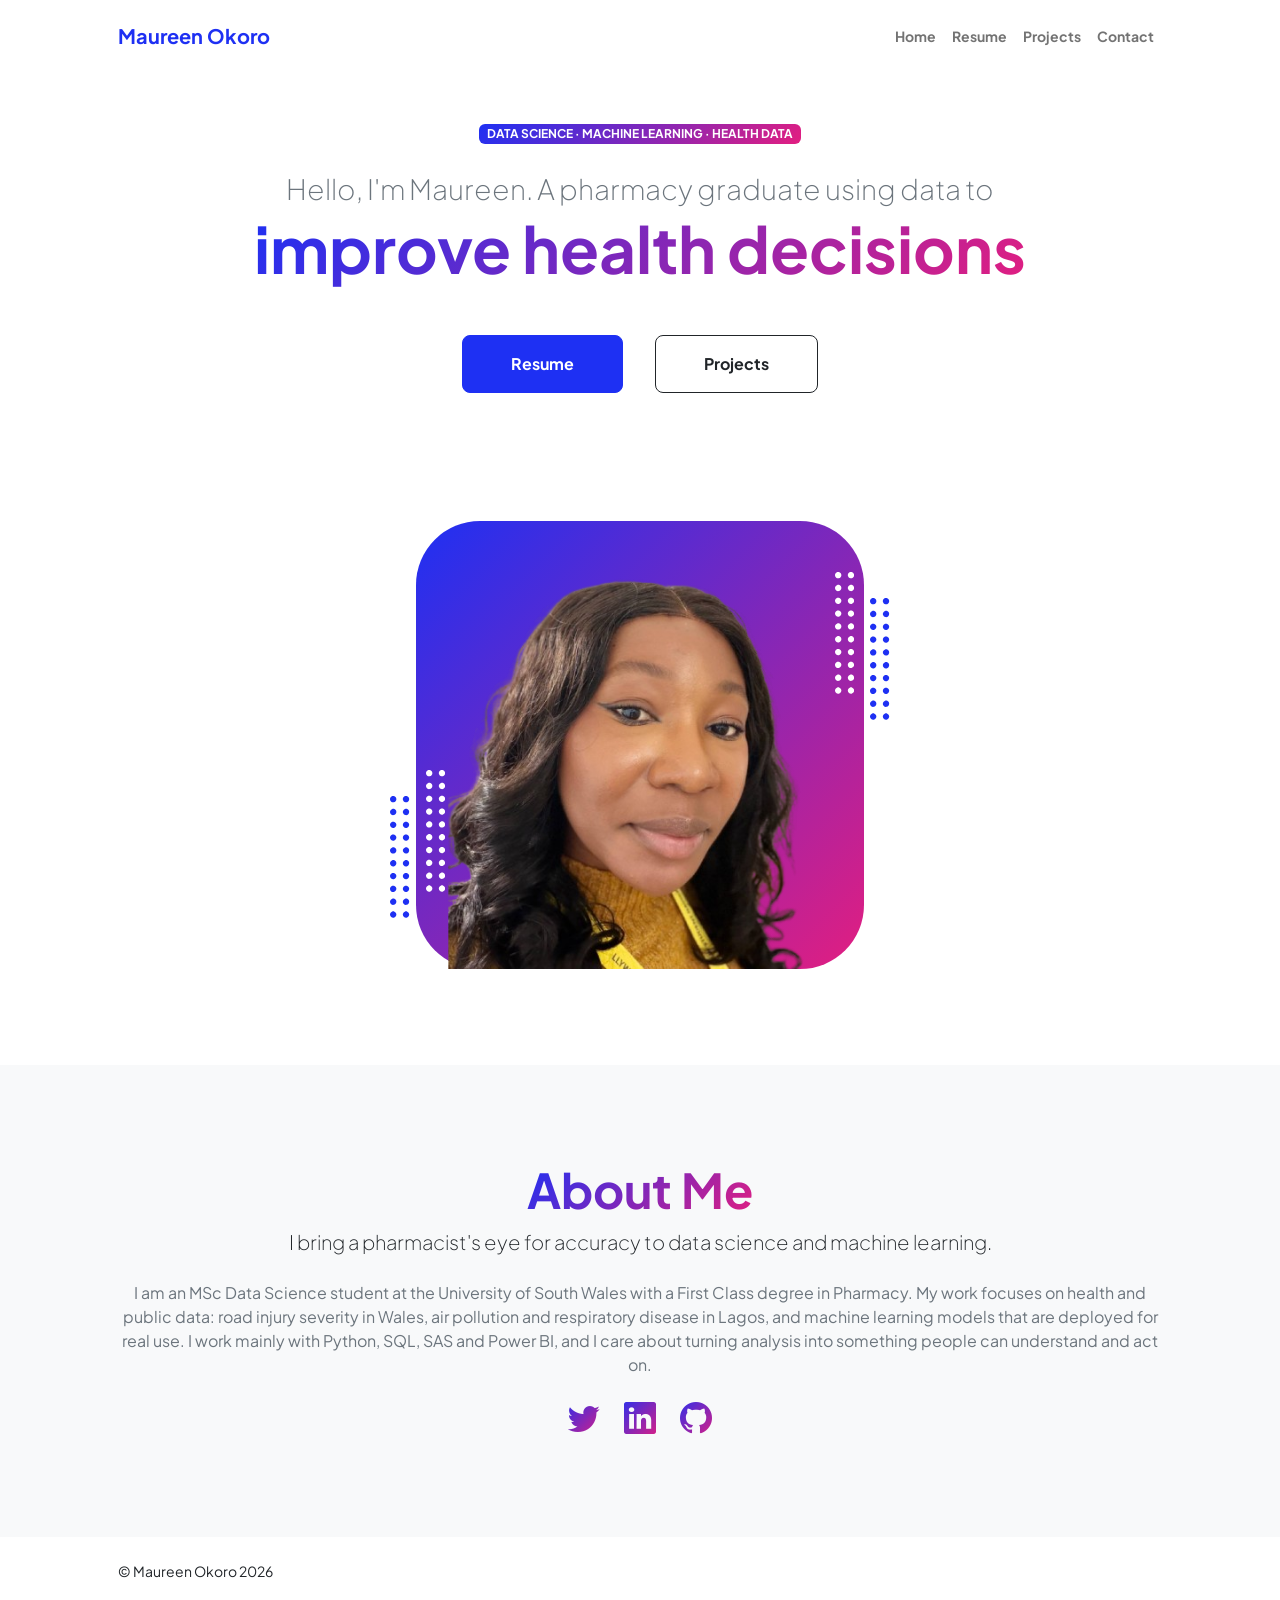
==== index.html @ d6e8d814 "Remove footer links from index.html Removed footer links for Privacy, Terms, and Contact." ====
<!DOCTYPE html>
<html lang="en">
    <head>
        <meta charset="utf-8" />
        <meta name="viewport" content="width=device-width, initial-scale=1, shrink-to-fit=no" />
        <meta name="description" content="" />
        <meta name="author" content="" />
        <title>Maureen Okoro | Data Science and Health</title>
        <!-- Favicon-->
        <link rel="icon" type="image/x-icon" href="assets/favicon.ico" />
        <!-- Custom Google font-->
        <link rel="preconnect" href="https://fonts.googleapis.com" />
        <link rel="preconnect" href="https://fonts.gstatic.com" crossorigin />
        <link href="https://fonts.googleapis.com/css2?family=Plus+Jakarta+Sans:wght@100;200;300;400;500;600;700;800;900&amp;display=swap" rel="stylesheet" />
        <!-- Bootstrap icons-->
        <link href="https://cdn.jsdelivr.net/npm/bootstrap-icons@1.8.1/font/bootstrap-icons.css" rel="stylesheet" />
        <!-- Core theme CSS (includes Bootstrap)-->
        <link href="css/styles.css" rel="stylesheet" />
    </head>
    <body class="d-flex flex-column h-100">
        <main class="flex-shrink-0">
            <!-- Navigation-->
            <nav class="navbar navbar-expand-lg navbar-light bg-white py-3">
                <div class="container px-5">
                    <a class="navbar-brand" href="index.html"><span class="fw-bolder text-primary">Maureen Okoro</span></a>
                    <button class="navbar-toggler" type="button" data-bs-toggle="collapse" data-bs-target="#navbarSupportedContent" aria-controls="navbarSupportedContent" aria-expanded="false" aria-label="Toggle navigation"><span class="navbar-toggler-icon"></span></button>
                    <div class="collapse navbar-collapse" id="navbarSupportedContent">
                        <ul class="navbar-nav ms-auto mb-2 mb-lg-0 small fw-bolder">
                            <li class="nav-item"><a class="nav-link" href="index.html">Home</a></li>
                            <li class="nav-item"><a class="nav-link" href="resume.html">Resume</a></li>
                            <li class="nav-item"><a class="nav-link" href="projects.html">Projects</a></li>
                            <li class="nav-item"><a class="nav-link" href="contact.html">Contact</a></li>
                        </ul>
                    </div>
                </div>
            </nav>
            <!-- Header-->
            <header class="py-5">
                <div class="container px-5 pb-5">
                    <div class="row gx-5 align-items-center">
                        <div class="col-xxl-5">
                            <!-- Header text content-->
                            <div class="text-center text-xxl-start">
                                <div class="badge bg-gradient-primary-to-secondary text-white mb-4"><div class="text-uppercase">Data Science &middot; Machine Learning &middot; Health Data</div></div>
                                <div class="fs-3 fw-light text-muted">Hello, I'm Maureen. A pharmacy graduate using data to</div>
                                <h1 class="display-3 fw-bolder mb-5"><span class="text-gradient d-inline">improve health decisions</span></h1>
                                <div class="d-grid gap-3 d-sm-flex justify-content-sm-center justify-content-xxl-start mb-3">
                                    <a class="btn btn-primary btn-lg px-5 py-3 me-sm-3 fs-6 fw-bolder" href="resume.html">Resume</a>
                                    <a class="btn btn-outline-dark btn-lg px-5 py-3 fs-6 fw-bolder" href="projects.html">Projects</a>
                                </div>
                            </div>
                        </div>
                        <div class="col-xxl-7">
                            <!-- Header profile picture-->
                            <div class="d-flex justify-content-center mt-5 mt-xxl-0">
                                <div class="profile bg-gradient-primary-to-secondary">
                                    <!-- TIP: For best results, use a photo with a transparent background like the demo example below-->
                                    <!-- Watch a tutorial on how to do this on YouTube (link)-->
                                    <img class="profile-img" src="assets/profile.png" alt="Maureen Okoro" />
                                    <div class="dots-1">
                                        <!-- SVG Dots-->
                                        <svg version="1.1" xmlns="http://www.w3.org/2000/svg" xmlns:xlink="http://www.w3.org/1999/xlink" x="0px" y="0px" viewBox="0 0 191.6 1215.4" style="enable-background: new 0 0 191.6 1215.4" xml:space="preserve">
                                            <g transform="translate(0.000000,1280.000000) scale(0.100000,-0.100000)">
                                                <path d="M227.7,12788.6c-105-35-200-141-222-248c-43-206,163-412,369-369c155,32,275,190,260,339c-11,105-90,213-190,262        C383.7,12801.6,289.7,12808.6,227.7,12788.6z"></path>
                                                <path d="M1507.7,12788.6c-151-50-253-216-222-362c25-119,136-230,254-255c194-41,395,142,375,339c-11,105-90,213-190,262        C1663.7,12801.6,1569.7,12808.6,1507.7,12788.6z"></path>
                                                <path d="M227.7,11508.6c-105-35-200-141-222-248c-43-206,163-412,369-369c155,32,275,190,260,339c-11,105-90,213-190,262        C383.7,11521.6,289.7,11528.6,227.7,11508.6z"></path>
                                                <path d="M1507.7,11508.6c-151-50-253-216-222-362c25-119,136-230,254-255c194-41,395,142,375,339c-11,105-90,213-190,262        C1663.7,11521.6,1569.7,11528.6,1507.7,11508.6z"></path>
                                                <path d="M227.7,10228.6c-105-35-200-141-222-248c-43-206,163-412,369-369c155,32,275,190,260,339c-11,105-90,213-190,262        C383.7,10241.6,289.7,10248.6,227.7,10228.6z"></path>
                                                <path d="M1507.7,10228.6c-105-35-200-141-222-248c-43-206,163-412,369-369c155,32,275,190,260,339c-11,105-90,213-190,262        C1663.7,10241.6,1569.7,10248.6,1507.7,10228.6z"></path>
                                                <path d="M227.7,8948.6c-105-35-200-141-222-248c-43-206,163-412,369-369c155,32,275,190,260,339c-11,105-90,213-190,262        C383.7,8961.6,289.7,8968.6,227.7,8948.6z"></path>
                                                <path d="M1507.7,8948.6c-105-35-200-141-222-248c-43-206,163-412,369-369c155,32,275,190,260,339c-11,105-90,213-190,262        C1663.7,8961.6,1569.7,8968.6,1507.7,8948.6z"></path>
                                                <path d="M227.7,7668.6c-105-35-200-141-222-248c-43-206,163-412,369-369c155,32,275,190,260,339c-11,105-90,213-190,262        C383.7,7681.6,289.7,7688.6,227.7,7668.6z"></path>
                                                <path d="M1507.7,7668.6c-105-35-200-141-222-248c-43-206,163-412,369-369c155,32,275,190,260,339c-11,105-90,213-190,262        C1663.7,7681.6,1569.7,7688.6,1507.7,7668.6z"></path>
                                                <path d="M227.7,6388.6c-105-35-200-141-222-248c-43-206,163-412,369-369c155,32,275,190,260,339c-11,105-90,213-190,262        C383.7,6401.6,289.7,6408.6,227.7,6388.6z"></path>
                                                <path d="M1507.7,6388.6c-105-35-200-141-222-248c-43-206,163-412,369-369c155,32,275,190,260,339c-11,105-90,213-190,262        C1663.7,6401.6,1569.7,6408.6,1507.7,6388.6z"></path>
                                                <path d="M227.7,5108.6c-105-35-200-141-222-248c-43-206,163-412,369-369c155,32,275,190,260,339c-11,105-90,213-190,262        C383.7,5121.6,289.7,5128.6,227.7,5108.6z"></path>
                                                <path d="M1507.7,5108.6c-105-35-200-141-222-248c-43-206,163-412,369-369c155,32,275,190,260,339c-11,105-90,213-190,262        C1663.7,5121.6,1569.7,5128.6,1507.7,5108.6z"></path>
                                                <path d="M227.7,3828.6c-105-35-200-141-222-248c-43-206,163-412,369-369c155,32,275,190,260,339c-11,105-90,213-190,262        C383.7,3841.6,289.7,3848.6,227.7,3828.6z"></path>
                                                <path d="M1507.7,3828.6c-105-35-200-141-222-248c-43-206,163-412,369-369c155,32,275,190,260,339c-11,105-90,213-190,262        C1663.7,3841.6,1569.7,3848.6,1507.7,3828.6z"></path>
                                                <path d="M227.7,2548.6c-105-35-200-141-222-248c-43-206,163-412,369-369c155,32,275,190,260,339c-11,105-90,213-190,262        C383.7,2561.6,289.7,2568.6,227.7,2548.6z"></path>
                                                <path d="M1507.7,2548.6c-105-35-200-141-222-248c-43-206,163-412,369-369c155,32,275,190,260,339c-11,105-90,213-190,262        C1663.7,2561.6,1569.7,2568.6,1507.7,2548.6z"></path>
                                                <path d="M227.7,1268.6c-105-35-200-141-222-248c-43-206,163-412,369-369c155,32,275,190,260,339c-11,105-90,213-190,262        C383.7,1281.6,289.7,1288.6,227.7,1268.6z"></path>
                                                <path d="M1507.7,1268.6c-105-35-200-141-222-248c-43-206,163-412,369-369c155,32,275,190,260,339c-11,105-90,213-190,262        C1663.7,1281.6,1569.7,1288.6,1507.7,1268.6z"></path>
                                            </g>
                                        </svg>
                                        <!-- END of SVG dots-->
                                    </div>
                                    <div class="dots-2">
                                        <!-- SVG Dots-->
                                        <svg version="1.1" xmlns="http://www.w3.org/2000/svg" xmlns:xlink="http://www.w3.org/1999/xlink" x="0px" y="0px" viewBox="0 0 191.6 1215.4" style="enable-background: new 0 0 191.6 1215.4" xml:space="preserve">
                                            <g transform="translate(0.000000,1280.000000) scale(0.100000,-0.100000)">
                                                <path d="M227.7,12788.6c-105-35-200-141-222-248c-43-206,163-412,369-369c155,32,275,190,260,339c-11,105-90,213-190,262        C383.7,12801.6,289.7,12808.6,227.7,12788.6z"></path>
                                                <path d="M1507.7,12788.6c-151-50-253-216-222-362c25-119,136-230,254-255c194-41,395,142,375,339c-11,105-90,213-190,262        C1663.7,12801.6,1569.7,12808.6,1507.7,12788.6z"></path>
                                                <path d="M227.7,11508.6c-105-35-200-141-222-248c-43-206,163-412,369-369c155,32,275,190,260,339c-11,105-90,213-190,262        C383.7,11521.6,289.7,11528.6,227.7,11508.6z"></path>
                                                <path d="M1507.7,11508.6c-151-50-253-216-222-362c25-119,136-230,254-255c194-41,395,142,375,339c-11,105-90,213-190,262        C1663.7,11521.6,1569.7,11528.6,1507.7,11508.6z"></path>
                                                <path d="M227.7,10228.6c-105-35-200-141-222-248c-43-206,163-412,369-369c155,32,275,190,260,339c-11,105-90,213-190,262        C383.7,10241.6,289.7,10248.6,227.7,10228.6z"></path>
                                                <path d="M1507.7,10228.6c-105-35-200-141-222-248c-43-206,163-412,369-369c155,32,275,190,260,339c-11,105-90,213-190,262        C1663.7,10241.6,1569.7,10248.6,1507.7,10228.6z"></path>
                                                <path d="M227.7,8948.6c-105-35-200-141-222-248c-43-206,163-412,369-369c155,32,275,190,260,339c-11,105-90,213-190,262        C383.7,8961.6,289.7,8968.6,227.7,8948.6z"></path>
                                                <path d="M1507.7,8948.6c-105-35-200-141-222-248c-43-206,163-412,369-369c155,32,275,190,260,339c-11,105-90,213-190,262        C1663.7,8961.6,1569.7,8968.6,1507.7,8948.6z"></path>
                                                <path d="M227.7,7668.6c-105-35-200-141-222-248c-43-206,163-412,369-369c155,32,275,190,260,339c-11,105-90,213-190,262        C383.7,7681.6,289.7,7688.6,227.7,7668.6z"></path>
                                                <path d="M1507.7,7668.6c-105-35-200-141-222-248c-43-206,163-412,369-369c155,32,275,190,260,339c-11,105-90,213-190,262        C1663.7,7681.6,1569.7,7688.6,1507.7,7668.6z"></path>
                                                <path d="M227.7,6388.6c-105-35-200-141-222-248c-43-206,163-412,369-369c155,32,275,190,260,339c-11,105-90,213-190,262        C383.7,6401.6,289.7,6408.6,227.7,6388.6z"></path>
                                                <path d="M1507.7,6388.6c-105-35-200-141-222-248c-43-206,163-412,369-369c155,32,275,190,260,339c-11,105-90,213-190,262        C1663.7,6401.6,1569.7,6408.6,1507.7,6388.6z"></path>
                                                <path d="M227.7,5108.6c-105-35-200-141-222-248c-43-206,163-412,369-369c155,32,275,190,260,339c-11,105-90,213-190,262        C383.7,5121.6,289.7,5128.6,227.7,5108.6z"></path>
                                                <path d="M1507.7,5108.6c-105-35-200-141-222-248c-43-206,163-412,369-369c155,32,275,190,260,339c-11,105-90,213-190,262        C1663.7,5121.6,1569.7,5128.6,1507.7,5108.6z"></path>
                                                <path d="M227.7,3828.6c-105-35-200-141-222-248c-43-206,163-412,369-369c155,32,275,190,260,339c-11,105-90,213-190,262        C383.7,3841.6,289.7,3848.6,227.7,3828.6z"></path>
                                                <path d="M1507.7,3828.6c-105-35-200-141-222-248c-43-206,163-412,369-369c155,32,275,190,260,339c-11,105-90,213-190,262        C1663.7,3841.6,1569.7,3848.6,1507.7,3828.6z"></path>
                                                <path d="M227.7,2548.6c-105-35-200-141-222-248c-43-206,163-412,369-369c155,32,275,190,260,339c-11,105-90,213-190,262        C383.7,2561.6,289.7,2568.6,227.7,2548.6z"></path>
                                                <path d="M1507.7,2548.6c-105-35-200-141-222-248c-43-206,163-412,369-369c155,32,275,190,260,339c-11,105-90,213-190,262        C1663.7,2561.6,1569.7,2568.6,1507.7,2548.6z"></path>
                                                <path d="M227.7,1268.6c-105-35-200-141-222-248c-43-206,163-412,369-369c155,32,275,190,260,339c-11,105-90,213-190,262        C383.7,1281.6,289.7,1288.6,227.7,1268.6z"></path>
                                                <path d="M1507.7,1268.6c-105-35-200-141-222-248c-43-206,163-412,369-369c155,32,275,190,260,339c-11,105-90,213-190,262        C1663.7,1281.6,1569.7,1288.6,1507.7,1268.6z"></path>
                                            </g>
                                        </svg>
                                        <!-- END of SVG dots-->
                                    </div>
                                    <div class="dots-3">
                                        <!-- SVG Dots-->
                                        <svg version="1.1" xmlns="http://www.w3.org/2000/svg" xmlns:xlink="http://www.w3.org/1999/xlink" x="0px" y="0px" viewBox="0 0 191.6 1215.4" style="enable-background: new 0 0 191.6 1215.4" xml:space="preserve">
                                            <g transform="translate(0.000000,1280.000000) scale(0.100000,-0.100000)">
                                                <path d="M227.7,12788.6c-105-35-200-141-222-248c-43-206,163-412,369-369c155,32,275,190,260,339c-11,105-90,213-190,262        C383.7,12801.6,289.7,12808.6,227.7,12788.6z"></path>
                                                <path d="M1507.7,12788.6c-151-50-253-216-222-362c25-119,136-230,254-255c194-41,395,142,375,339c-11,105-90,213-190,262        C1663.7,12801.6,1569.7,12808.6,1507.7,12788.6z"></path>
                                                <path d="M227.7,11508.6c-105-35-200-141-222-248c-43-206,163-412,369-369c155,32,275,190,260,339c-11,105-90,213-190,262        C383.7,11521.6,289.7,11528.6,227.7,11508.6z"></path>
                                                <path d="M1507.7,11508.6c-151-50-253-216-222-362c25-119,136-230,254-255c194-41,395,142,375,339c-11,105-90,213-190,262        C1663.7,11521.6,1569.7,11528.6,1507.7,11508.6z"></path>
                                                <path d="M227.7,10228.6c-105-35-200-141-222-248c-43-206,163-412,369-369c155,32,275,190,260,339c-11,105-90,213-190,262        C383.7,10241.6,289.7,10248.6,227.7,10228.6z"></path>
                                                <path d="M1507.7,10228.6c-105-35-200-141-222-248c-43-206,163-412,369-369c155,32,275,190,260,339c-11,105-90,213-190,262        C1663.7,10241.6,1569.7,10248.6,1507.7,10228.6z"></path>
                                                <path d="M227.7,8948.6c-105-35-200-141-222-248c-43-206,163-412,369-369c155,32,275,190,260,339c-11,105-90,213-190,262        C383.7,8961.6,289.7,8968.6,227.7,8948.6z"></path>
                                                <path d="M1507.7,8948.6c-105-35-200-141-222-248c-43-206,163-412,369-369c155,32,275,190,260,339c-11,105-90,213-190,262        C1663.7,8961.6,1569.7,8968.6,1507.7,8948.6z"></path>
                                                <path d="M227.7,7668.6c-105-35-200-141-222-248c-43-206,163-412,369-369c155,32,275,190,260,339c-11,105-90,213-190,262        C383.7,7681.6,289.7,7688.6,227.7,7668.6z"></path>
                                                <path d="M1507.7,7668.6c-105-35-200-141-222-248c-43-206,163-412,369-369c155,32,275,190,260,339c-11,105-90,213-190,262        C1663.7,7681.6,1569.7,7688.6,1507.7,7668.6z"></path>
                                                <path d="M227.7,6388.6c-105-35-200-141-222-248c-43-206,163-412,369-369c155,32,275,190,260,339c-11,105-90,213-190,262        C383.7,6401.6,289.7,6408.6,227.7,6388.6z"></path>
                                                <path d="M1507.7,6388.6c-105-35-200-141-222-248c-43-206,163-412,369-369c155,32,275,190,260,339c-11,105-90,213-190,262        C1663.7,6401.6,1569.7,6408.6,1507.7,6388.6z"></path>
                                                <path d="M227.7,5108.6c-105-35-200-141-222-248c-43-206,163-412,369-369c155,32,275,190,260,339c-11,105-90,213-190,262        C383.7,5121.6,289.7,5128.6,227.7,5108.6z"></path>
                                                <path d="M1507.7,5108.6c-105-35-200-141-222-248c-43-206,163-412,369-369c155,32,275,190,260,339c-11,105-90,213-190,262        C1663.7,5121.6,1569.7,5128.6,1507.7,5108.6z"></path>
                                                <path d="M227.7,3828.6c-105-35-200-141-222-248c-43-206,163-412,369-369c155,32,275,190,260,339c-11,105-90,213-190,262        C383.7,3841.6,289.7,3848.6,227.7,3828.6z"></path>
                                                <path d="M1507.7,3828.6c-105-35-200-141-222-248c-43-206,163-412,369-369c155,32,275,190,260,339c-11,105-90,213-190,262        C1663.7,3841.6,1569.7,3848.6,1507.7,3828.6z"></path>
                                                <path d="M227.7,2548.6c-105-35-200-141-222-248c-43-206,163-412,369-369c155,32,275,190,260,339c-11,105-90,213-190,262        C383.7,2561.6,289.7,2568.6,227.7,2548.6z"></path>
                                                <path d="M1507.7,2548.6c-105-35-200-141-222-248c-43-206,163-412,369-369c155,32,275,190,260,339c-11,105-90,213-190,262        C1663.7,2561.6,1569.7,2568.6,1507.7,2548.6z"></path>
                                                <path d="M227.7,1268.6c-105-35-200-141-222-248c-43-206,163-412,369-369c155,32,275,190,260,339c-11,105-90,213-190,262        C383.7,1281.6,289.7,1288.6,227.7,1268.6z"></path>
                                                <path d="M1507.7,1268.6c-105-35-200-141-222-248c-43-206,163-412,369-369c155,32,275,190,260,339c-11,105-90,213-190,262        C1663.7,1281.6,1569.7,1288.6,1507.7,1268.6z"></path>
                                            </g>
                                        </svg>
                                        <!-- END of SVG dots-->
                                    </div>
                                    <div class="dots-4">
                                        <!-- SVG Dots-->
                                        <svg version="1.1" xmlns="http://www.w3.org/2000/svg" xmlns:xlink="http://www.w3.org/1999/xlink" x="0px" y="0px" viewBox="0 0 191.6 1215.4" style="enable-background: new 0 0 191.6 1215.4" xml:space="preserve">
                                            <g transform="translate(0.000000,1280.000000) scale(0.100000,-0.100000)">
                                                <path d="M227.7,12788.6c-105-35-200-141-222-248c-43-206,163-412,369-369c155,32,275,190,260,339c-11,105-90,213-190,262        C383.7,12801.6,289.7,12808.6,227.7,12788.6z"></path>
                                                <path d="M1507.7,12788.6c-151-50-253-216-222-362c25-119,136-230,254-255c194-41,395,142,375,339c-11,105-90,213-190,262        C1663.7,12801.6,1569.7,12808.6,1507.7,12788.6z"></path>
                                                <path d="M227.7,11508.6c-105-35-200-141-222-248c-43-206,163-412,369-369c155,32,275,190,260,339c-11,105-90,213-190,262        C383.7,11521.6,289.7,11528.6,227.7,11508.6z"></path>
                                                <path d="M1507.7,11508.6c-151-50-253-216-222-362c25-119,136-230,254-255c194-41,395,142,375,339c-11,105-90,213-190,262        C1663.7,11521.6,1569.7,11528.6,1507.7,11508.6z"></path>
                                                <path d="M227.7,10228.6c-105-35-200-141-222-248c-43-206,163-412,369-369c155,32,275,190,260,339c-11,105-90,213-190,262        C383.7,10241.6,289.7,10248.6,227.7,10228.6z"></path>
                                                <path d="M1507.7,10228.6c-105-35-200-141-222-248c-43-206,163-412,369-369c155,32,275,190,260,339c-11,105-90,213-190,262        C1663.7,10241.6,1569.7,10248.6,1507.7,10228.6z"></path>
                                                <path d="M227.7,8948.6c-105-35-200-141-222-248c-43-206,163-412,369-369c155,32,275,190,260,339c-11,105-90,213-190,262        C383.7,8961.6,289.7,8968.6,227.7,8948.6z"></path>
                                                <path d="M1507.7,8948.6c-105-35-200-141-222-248c-43-206,163-412,369-369c155,32,275,190,260,339c-11,105-90,213-190,262        C1663.7,8961.6,1569.7,8968.6,1507.7,8948.6z"></path>
                                                <path d="M227.7,7668.6c-105-35-200-141-222-248c-43-206,163-412,369-369c155,32,275,190,260,339c-11,105-90,213-190,262        C383.7,7681.6,289.7,7688.6,227.7,7668.6z"></path>
                                                <path d="M1507.7,7668.6c-105-35-200-141-222-248c-43-206,163-412,369-369c155,32,275,190,260,339c-11,105-90,213-190,262        C1663.7,7681.6,1569.7,7688.6,1507.7,7668.6z"></path>
                                                <path d="M227.7,6388.6c-105-35-200-141-222-248c-43-206,163-412,369-369c155,32,275,190,260,339c-11,105-90,213-190,262        C383.7,6401.6,289.7,6408.6,227.7,6388.6z"></path>
                                                <path d="M1507.7,6388.6c-105-35-200-141-222-248c-43-206,163-412,369-369c155,32,275,190,260,339c-11,105-90,213-190,262        C1663.7,6401.6,1569.7,6408.6,1507.7,6388.6z"></path>
                                                <path d="M227.7,5108.6c-105-35-200-141-222-248c-43-206,163-412,369-369c155,32,275,190,260,339c-11,105-90,213-190,262        C383.7,5121.6,289.7,5128.6,227.7,5108.6z"></path>
                                                <path d="M1507.7,5108.6c-105-35-200-141-222-248c-43-206,163-412,369-369c155,32,275,190,260,339c-11,105-90,213-190,262        C1663.7,5121.6,1569.7,5128.6,1507.7,5108.6z"></path>
                                                <path d="M227.7,3828.6c-105-35-200-141-222-248c-43-206,163-412,369-369c155,32,275,190,260,339c-11,105-90,213-190,262        C383.7,3841.6,289.7,3848.6,227.7,3828.6z"></path>
                                                <path d="M1507.7,3828.6c-105-35-200-141-222-248c-43-206,163-412,369-369c155,32,275,190,260,339c-11,105-90,213-190,262        C1663.7,3841.6,1569.7,3848.6,1507.7,3828.6z"></path>
                                                <path d="M227.7,2548.6c-105-35-200-141-222-248c-43-206,163-412,369-369c155,32,275,190,260,339c-11,105-90,213-190,262        C383.7,2561.6,289.7,2568.6,227.7,2548.6z"></path>
                                                <path d="M1507.7,2548.6c-105-35-200-141-222-248c-43-206,163-412,369-369c155,32,275,190,260,339c-11,105-90,213-190,262        C1663.7,2561.6,1569.7,2568.6,1507.7,2548.6z"></path>
                                                <path d="M227.7,1268.6c-105-35-200-141-222-248c-43-206,163-412,369-369c155,32,275,190,260,339c-11,105-90,213-190,262        C383.7,1281.6,289.7,1288.6,227.7,1268.6z"></path>
                                                <path d="M1507.7,1268.6c-105-35-200-141-222-248c-43-206,163-412,369-369c155,32,275,190,260,339c-11,105-90,213-190,262        C1663.7,1281.6,1569.7,1288.6,1507.7,1268.6z"></path>
                                            </g>
                                        </svg>
                                        <!-- END of SVG dots-->
                                    </div>
                                </div>
                            </div>
                        </div>
                    </div>
                </div>
            </header>
            <!-- About Section-->
            <section class="bg-light py-5">
                <div class="container px-5">
                    <div class="row gx-5 justify-content-center">
                        <div class="col-xxl-8">
                            <div class="text-center my-5">
                                <h2 class="display-5 fw-bolder"><span class="text-gradient d-inline">About Me</span></h2>
                                <p class="lead fw-light mb-4">I bring a pharmacist's eye for accuracy to data science and machine learning.</p>
                                <p class="text-muted">I am an MSc Data Science student at the University of South Wales with a First Class degree in Pharmacy. My work focuses on health and public data: road injury severity in Wales, air pollution and respiratory disease in Lagos, and machine learning models that are deployed for real use. I work mainly with Python, SQL, SAS and Power BI, and I care about turning analysis into something people can understand and act on.</p>
                                <div class="d-flex justify-content-center fs-2 gap-4">
                                    <a class="text-gradient" href="https://x.com/Babywick15" target="_blank"><i class="bi bi-twitter"></i></a>
                                    <a class="text-gradient" href="https://www.linkedin.com/in/maureenokoro-analytics" target="_blank"><i class="bi bi-linkedin"></i></a>
                                    <a class="text-gradient" href="https://github.com/mauree155" target="_blank"><i class="bi bi-github"></i></a>
                                </div>
                            </div>
                        </div>
                    </div>
                </div>
            </section>
        </main>
        <!-- Footer-->
        <footer class="bg-white py-4 mt-auto">
            <div class="container px-5">
                <div class="row align-items-center justify-content-between flex-column flex-sm-row">
                    <div class="col-auto"><div class="small m-0">&copy; Maureen Okoro 2026</div></div>
                </div>
            </div>
        </footer>
        <!-- Bootstrap core JS-->
        <script src="https://cdn.jsdelivr.net/npm/bootstrap@5.2.3/dist/js/bootstrap.bundle.min.js"></script>
        <!-- Core theme JS-->
        <script src="js/scripts.js"></script>
    </body>
</html>
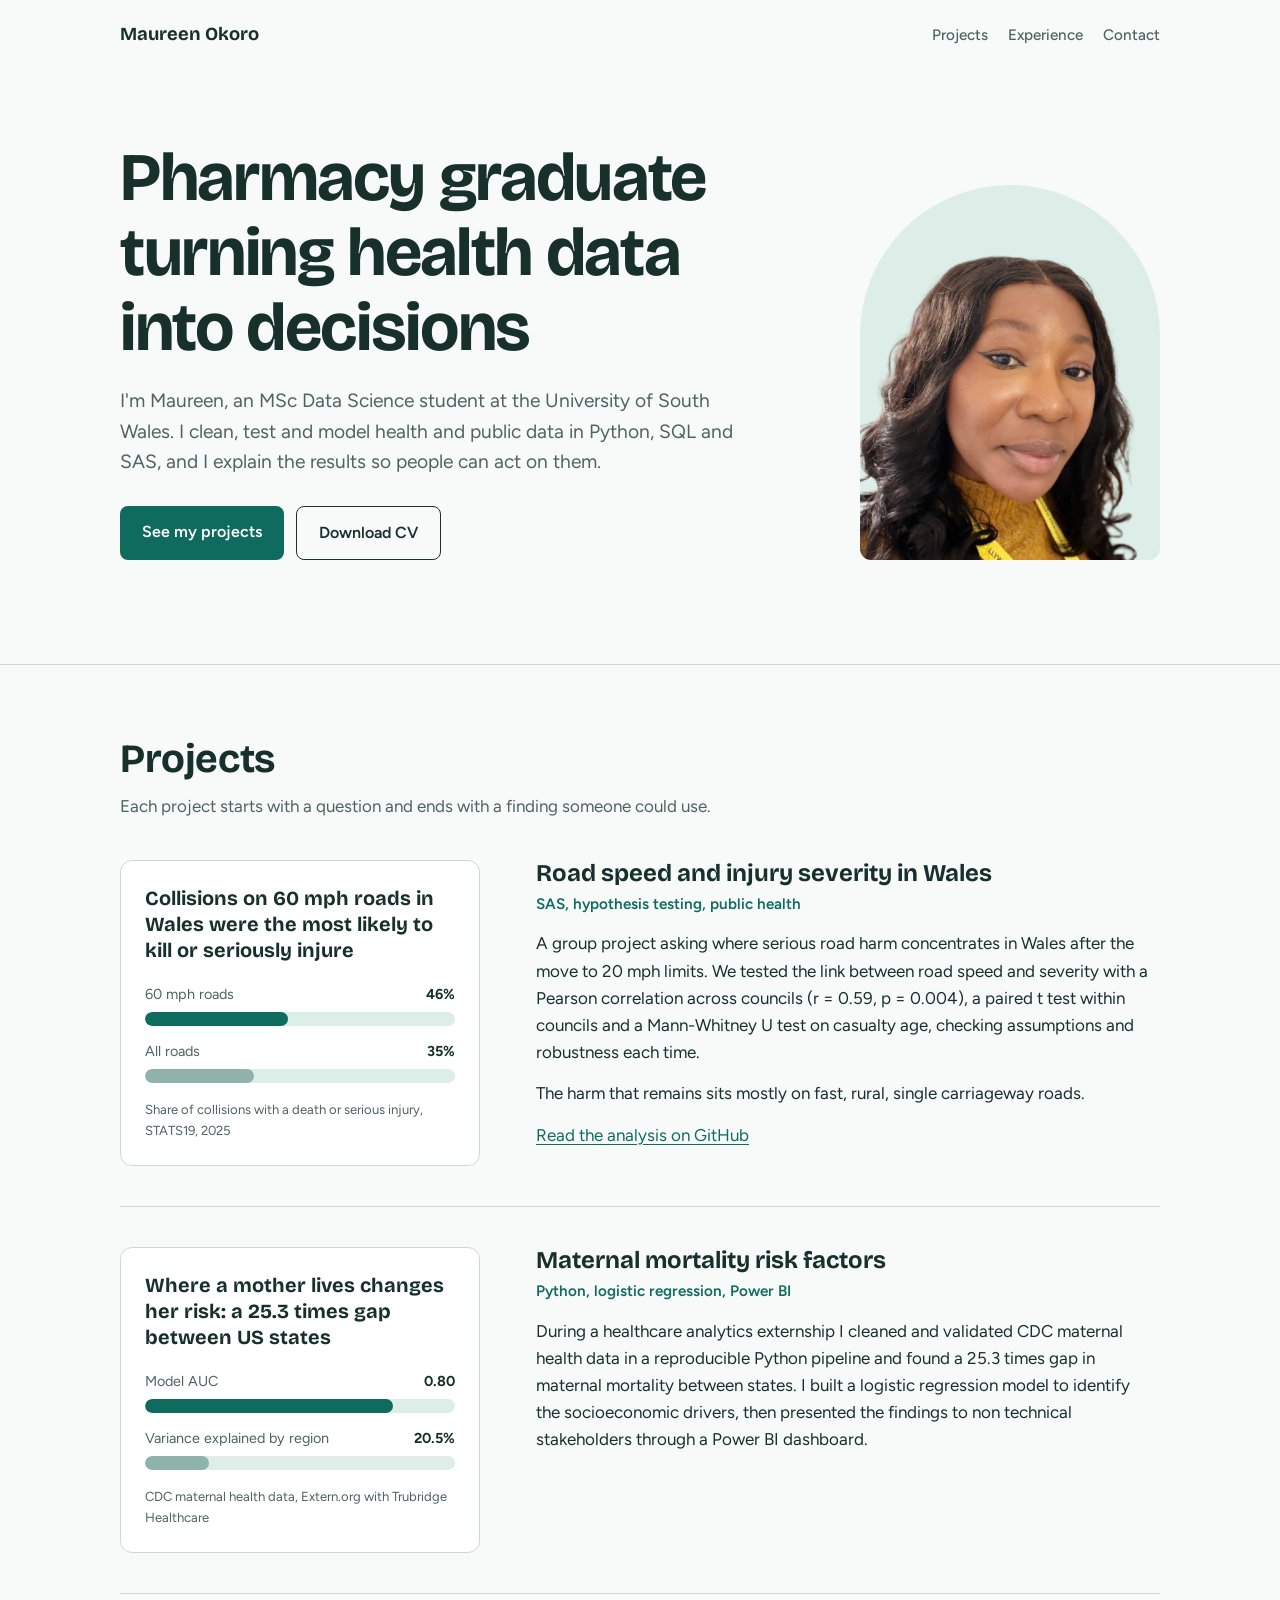
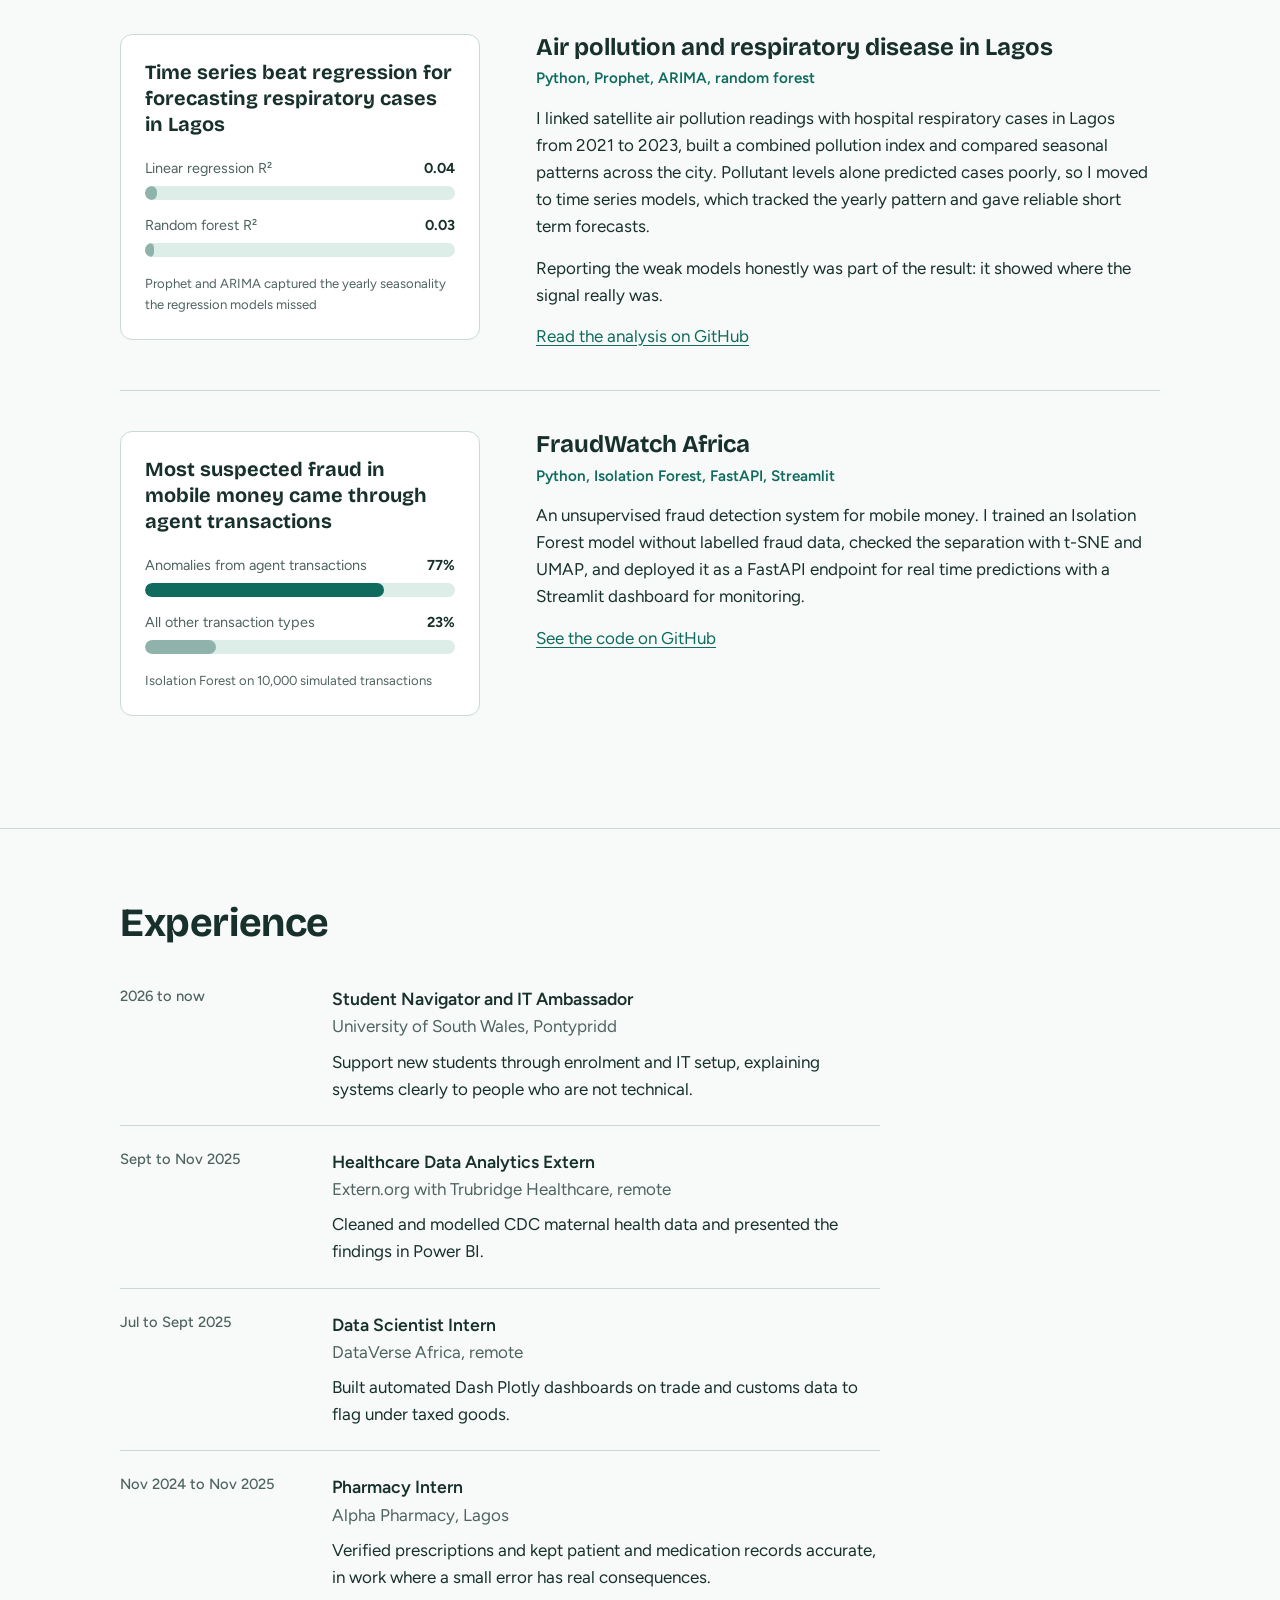
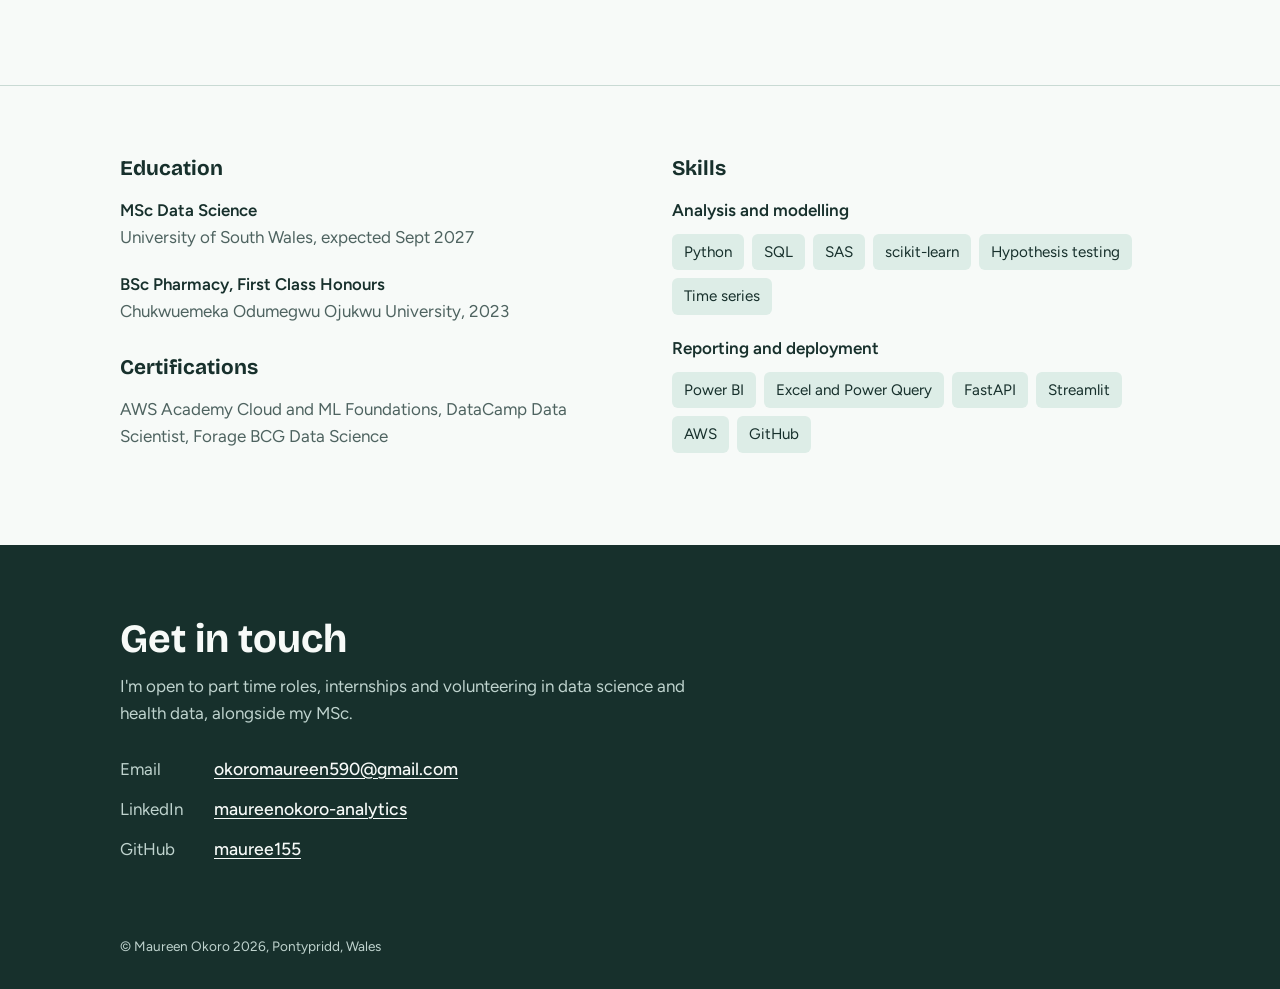
==== commit 9ddda9c3: "Update print statement from 'Hello' to 'Goodbye'" ====
--- a/index.html
+++ b/index.html
@@ -1,211 +1,347 @@
 <!DOCTYPE html>
 <html lang="en">
-    <head>
-        <meta charset="utf-8" />
-        <meta name="viewport" content="width=device-width, initial-scale=1, shrink-to-fit=no" />
-        <meta name="description" content="" />
-        <meta name="author" content="" />
-        <title>Maureen Okoro | Data Science and Health</title>
-        <!-- Favicon-->
-        <link rel="icon" type="image/x-icon" href="assets/favicon.ico" />
-        <!-- Custom Google font-->
-        <link rel="preconnect" href="https://fonts.googleapis.com" />
-        <link rel="preconnect" href="https://fonts.gstatic.com" crossorigin />
-        <link href="https://fonts.googleapis.com/css2?family=Plus+Jakarta+Sans:wght@100;200;300;400;500;600;700;800;900&amp;display=swap" rel="stylesheet" />
-        <!-- Bootstrap icons-->
-        <link href="https://cdn.jsdelivr.net/npm/bootstrap-icons@1.8.1/font/bootstrap-icons.css" rel="stylesheet" />
-        <!-- Core theme CSS (includes Bootstrap)-->
-        <link href="css/styles.css" rel="stylesheet" />
-    </head>
-    <body class="d-flex flex-column h-100">
-        <main class="flex-shrink-0">
-            <!-- Navigation-->
-            <nav class="navbar navbar-expand-lg navbar-light bg-white py-3">
-                <div class="container px-5">
-                    <a class="navbar-brand" href="index.html"><span class="fw-bolder text-primary">Maureen Okoro</span></a>
-                    <button class="navbar-toggler" type="button" data-bs-toggle="collapse" data-bs-target="#navbarSupportedContent" aria-controls="navbarSupportedContent" aria-expanded="false" aria-label="Toggle navigation"><span class="navbar-toggler-icon"></span></button>
-                    <div class="collapse navbar-collapse" id="navbarSupportedContent">
-                        <ul class="navbar-nav ms-auto mb-2 mb-lg-0 small fw-bolder">
-                            <li class="nav-item"><a class="nav-link" href="index.html">Home</a></li>
-                            <li class="nav-item"><a class="nav-link" href="resume.html">Resume</a></li>
-                            <li class="nav-item"><a class="nav-link" href="projects.html">Projects</a></li>
-                            <li class="nav-item"><a class="nav-link" href="contact.html">Contact</a></li>
-                        </ul>
-                    </div>
-                </div>
-            </nav>
-            <!-- Header-->
-            <header class="py-5">
-                <div class="container px-5 pb-5">
-                    <div class="row gx-5 align-items-center">
-                        <div class="col-xxl-5">
-                            <!-- Header text content-->
-                            <div class="text-center text-xxl-start">
-                                <div class="badge bg-gradient-primary-to-secondary text-white mb-4"><div class="text-uppercase">Data Science &middot; Machine Learning &middot; Health Data</div></div>
-                                <div class="fs-3 fw-light text-muted">Hello, I'm Maureen. A pharmacy graduate using data to</div>
-                                <h1 class="display-3 fw-bolder mb-5"><span class="text-gradient d-inline">improve health decisions</span></h1>
-                                <div class="d-grid gap-3 d-sm-flex justify-content-sm-center justify-content-xxl-start mb-3">
-                                    <a class="btn btn-primary btn-lg px-5 py-3 me-sm-3 fs-6 fw-bolder" href="resume.html">Resume</a>
-                                    <a class="btn btn-outline-dark btn-lg px-5 py-3 fs-6 fw-bolder" href="projects.html">Projects</a>
-                                </div>
-                            </div>
-                        </div>
-                        <div class="col-xxl-7">
-                            <!-- Header profile picture-->
-                            <div class="d-flex justify-content-center mt-5 mt-xxl-0">
-                                <div class="profile bg-gradient-primary-to-secondary">
-                                    <!-- TIP: For best results, use a photo with a transparent background like the demo example below-->
-                                    <!-- Watch a tutorial on how to do this on YouTube (link)-->
-                                    <img class="profile-img" src="assets/profile.png" alt="Maureen Okoro" />
-                                    <div class="dots-1">
-                                        <!-- SVG Dots-->
-                                        <svg version="1.1" xmlns="http://www.w3.org/2000/svg" xmlns:xlink="http://www.w3.org/1999/xlink" x="0px" y="0px" viewBox="0 0 191.6 1215.4" style="enable-background: new 0 0 191.6 1215.4" xml:space="preserve">
-                                            <g transform="translate(0.000000,1280.000000) scale(0.100000,-0.100000)">
-                                                <path d="M227.7,12788.6c-105-35-200-141-222-248c-43-206,163-412,369-369c155,32,275,190,260,339c-11,105-90,213-190,262        C383.7,12801.6,289.7,12808.6,227.7,12788.6z"></path>
-                                                <path d="M1507.7,12788.6c-151-50-253-216-222-362c25-119,136-230,254-255c194-41,395,142,375,339c-11,105-90,213-190,262        C1663.7,12801.6,1569.7,12808.6,1507.7,12788.6z"></path>
-                                                <path d="M227.7,11508.6c-105-35-200-141-222-248c-43-206,163-412,369-369c155,32,275,190,260,339c-11,105-90,213-190,262        C383.7,11521.6,289.7,11528.6,227.7,11508.6z"></path>
-                                                <path d="M1507.7,11508.6c-151-50-253-216-222-362c25-119,136-230,254-255c194-41,395,142,375,339c-11,105-90,213-190,262        C1663.7,11521.6,1569.7,11528.6,1507.7,11508.6z"></path>
-                                                <path d="M227.7,10228.6c-105-35-200-141-222-248c-43-206,163-412,369-369c155,32,275,190,260,339c-11,105-90,213-190,262        C383.7,10241.6,289.7,10248.6,227.7,10228.6z"></path>
-                                                <path d="M1507.7,10228.6c-105-35-200-141-222-248c-43-206,163-412,369-369c155,32,275,190,260,339c-11,105-90,213-190,262        C1663.7,10241.6,1569.7,10248.6,1507.7,10228.6z"></path>
-                                                <path d="M227.7,8948.6c-105-35-200-141-222-248c-43-206,163-412,369-369c155,32,275,190,260,339c-11,105-90,213-190,262        C383.7,8961.6,289.7,8968.6,227.7,8948.6z"></path>
-                                                <path d="M1507.7,8948.6c-105-35-200-141-222-248c-43-206,163-412,369-369c155,32,275,190,260,339c-11,105-90,213-190,262        C1663.7,8961.6,1569.7,8968.6,1507.7,8948.6z"></path>
-                                                <path d="M227.7,7668.6c-105-35-200-141-222-248c-43-206,163-412,369-369c155,32,275,190,260,339c-11,105-90,213-190,262        C383.7,7681.6,289.7,7688.6,227.7,7668.6z"></path>
-                                                <path d="M1507.7,7668.6c-105-35-200-141-222-248c-43-206,163-412,369-369c155,32,275,190,260,339c-11,105-90,213-190,262        C1663.7,7681.6,1569.7,7688.6,1507.7,7668.6z"></path>
-                                                <path d="M227.7,6388.6c-105-35-200-141-222-248c-43-206,163-412,369-369c155,32,275,190,260,339c-11,105-90,213-190,262        C383.7,6401.6,289.7,6408.6,227.7,6388.6z"></path>
-                                                <path d="M1507.7,6388.6c-105-35-200-141-222-248c-43-206,163-412,369-369c155,32,275,190,260,339c-11,105-90,213-190,262        C1663.7,6401.6,1569.7,6408.6,1507.7,6388.6z"></path>
-                                                <path d="M227.7,5108.6c-105-35-200-141-222-248c-43-206,163-412,369-369c155,32,275,190,260,339c-11,105-90,213-190,262        C383.7,5121.6,289.7,5128.6,227.7,5108.6z"></path>
-                                                <path d="M1507.7,5108.6c-105-35-200-141-222-248c-43-206,163-412,369-369c155,32,275,190,260,339c-11,105-90,213-190,262        C1663.7,5121.6,1569.7,5128.6,1507.7,5108.6z"></path>
-                                                <path d="M227.7,3828.6c-105-35-200-141-222-248c-43-206,163-412,369-369c155,32,275,190,260,339c-11,105-90,213-190,262        C383.7,3841.6,289.7,3848.6,227.7,3828.6z"></path>
-                                                <path d="M1507.7,3828.6c-105-35-200-141-222-248c-43-206,163-412,369-369c155,32,275,190,260,339c-11,105-90,213-190,262        C1663.7,3841.6,1569.7,3848.6,1507.7,3828.6z"></path>
-                                                <path d="M227.7,2548.6c-105-35-200-141-222-248c-43-206,163-412,369-369c155,32,275,190,260,339c-11,105-90,213-190,262        C383.7,2561.6,289.7,2568.6,227.7,2548.6z"></path>
-                                                <path d="M1507.7,2548.6c-105-35-200-141-222-248c-43-206,163-412,369-369c155,32,275,190,260,339c-11,105-90,213-190,262        C1663.7,2561.6,1569.7,2568.6,1507.7,2548.6z"></path>
-                                                <path d="M227.7,1268.6c-105-35-200-141-222-248c-43-206,163-412,369-369c155,32,275,190,260,339c-11,105-90,213-190,262        C383.7,1281.6,289.7,1288.6,227.7,1268.6z"></path>
-                                                <path d="M1507.7,1268.6c-105-35-200-141-222-248c-43-206,163-412,369-369c155,32,275,190,260,339c-11,105-90,213-190,262        C1663.7,1281.6,1569.7,1288.6,1507.7,1268.6z"></path>
-                                            </g>
-                                        </svg>
-                                        <!-- END of SVG dots-->
-                                    </div>
-                                    <div class="dots-2">
-                                        <!-- SVG Dots-->
-                                        <svg version="1.1" xmlns="http://www.w3.org/2000/svg" xmlns:xlink="http://www.w3.org/1999/xlink" x="0px" y="0px" viewBox="0 0 191.6 1215.4" style="enable-background: new 0 0 191.6 1215.4" xml:space="preserve">
-                                            <g transform="translate(0.000000,1280.000000) scale(0.100000,-0.100000)">
-                                                <path d="M227.7,12788.6c-105-35-200-141-222-248c-43-206,163-412,369-369c155,32,275,190,260,339c-11,105-90,213-190,262        C383.7,12801.6,289.7,12808.6,227.7,12788.6z"></path>
-                                                <path d="M1507.7,12788.6c-151-50-253-216-222-362c25-119,136-230,254-255c194-41,395,142,375,339c-11,105-90,213-190,262        C1663.7,12801.6,1569.7,12808.6,1507.7,12788.6z"></path>
-                                                <path d="M227.7,11508.6c-105-35-200-141-222-248c-43-206,163-412,369-369c155,32,275,190,260,339c-11,105-90,213-190,262        C383.7,11521.6,289.7,11528.6,227.7,11508.6z"></path>
-                                                <path d="M1507.7,11508.6c-151-50-253-216-222-362c25-119,136-230,254-255c194-41,395,142,375,339c-11,105-90,213-190,262        C1663.7,11521.6,1569.7,11528.6,1507.7,11508.6z"></path>
-                                                <path d="M227.7,10228.6c-105-35-200-141-222-248c-43-206,163-412,369-369c155,32,275,190,260,339c-11,105-90,213-190,262        C383.7,10241.6,289.7,10248.6,227.7,10228.6z"></path>
-                                                <path d="M1507.7,10228.6c-105-35-200-141-222-248c-43-206,163-412,369-369c155,32,275,190,260,339c-11,105-90,213-190,262        C1663.7,10241.6,1569.7,10248.6,1507.7,10228.6z"></path>
-                                                <path d="M227.7,8948.6c-105-35-200-141-222-248c-43-206,163-412,369-369c155,32,275,190,260,339c-11,105-90,213-190,262        C383.7,8961.6,289.7,8968.6,227.7,8948.6z"></path>
-                                                <path d="M1507.7,8948.6c-105-35-200-141-222-248c-43-206,163-412,369-369c155,32,275,190,260,339c-11,105-90,213-190,262        C1663.7,8961.6,1569.7,8968.6,1507.7,8948.6z"></path>
-                                                <path d="M227.7,7668.6c-105-35-200-141-222-248c-43-206,163-412,369-369c155,32,275,190,260,339c-11,105-90,213-190,262        C383.7,7681.6,289.7,7688.6,227.7,7668.6z"></path>
-                                                <path d="M1507.7,7668.6c-105-35-200-141-222-248c-43-206,163-412,369-369c155,32,275,190,260,339c-11,105-90,213-190,262        C1663.7,7681.6,1569.7,7688.6,1507.7,7668.6z"></path>
-                                                <path d="M227.7,6388.6c-105-35-200-141-222-248c-43-206,163-412,369-369c155,32,275,190,260,339c-11,105-90,213-190,262        C383.7,6401.6,289.7,6408.6,227.7,6388.6z"></path>
-                                                <path d="M1507.7,6388.6c-105-35-200-141-222-248c-43-206,163-412,369-369c155,32,275,190,260,339c-11,105-90,213-190,262        C1663.7,6401.6,1569.7,6408.6,1507.7,6388.6z"></path>
-                                                <path d="M227.7,5108.6c-105-35-200-141-222-248c-43-206,163-412,369-369c155,32,275,190,260,339c-11,105-90,213-190,262        C383.7,5121.6,289.7,5128.6,227.7,5108.6z"></path>
-                                                <path d="M1507.7,5108.6c-105-35-200-141-222-248c-43-206,163-412,369-369c155,32,275,190,260,339c-11,105-90,213-190,262        C1663.7,5121.6,1569.7,5128.6,1507.7,5108.6z"></path>
-                                                <path d="M227.7,3828.6c-105-35-200-141-222-248c-43-206,163-412,369-369c155,32,275,190,260,339c-11,105-90,213-190,262        C383.7,3841.6,289.7,3848.6,227.7,3828.6z"></path>
-                                                <path d="M1507.7,3828.6c-105-35-200-141-222-248c-43-206,163-412,369-369c155,32,275,190,260,339c-11,105-90,213-190,262        C1663.7,3841.6,1569.7,3848.6,1507.7,3828.6z"></path>
-                                                <path d="M227.7,2548.6c-105-35-200-141-222-248c-43-206,163-412,369-369c155,32,275,190,260,339c-11,105-90,213-190,262        C383.7,2561.6,289.7,2568.6,227.7,2548.6z"></path>
-                                                <path d="M1507.7,2548.6c-105-35-200-141-222-248c-43-206,163-412,369-369c155,32,275,190,260,339c-11,105-90,213-190,262        C1663.7,2561.6,1569.7,2568.6,1507.7,2548.6z"></path>
-                                                <path d="M227.7,1268.6c-105-35-200-141-222-248c-43-206,163-412,369-369c155,32,275,190,260,339c-11,105-90,213-190,262        C383.7,1281.6,289.7,1288.6,227.7,1268.6z"></path>
-                                                <path d="M1507.7,1268.6c-105-35-200-141-222-248c-43-206,163-412,369-369c155,32,275,190,260,339c-11,105-90,213-190,262        C1663.7,1281.6,1569.7,1288.6,1507.7,1268.6z"></path>
-                                            </g>
-                                        </svg>
-                                        <!-- END of SVG dots-->
-                                    </div>
-                                    <div class="dots-3">
-                                        <!-- SVG Dots-->
-                                        <svg version="1.1" xmlns="http://www.w3.org/2000/svg" xmlns:xlink="http://www.w3.org/1999/xlink" x="0px" y="0px" viewBox="0 0 191.6 1215.4" style="enable-background: new 0 0 191.6 1215.4" xml:space="preserve">
-                                            <g transform="translate(0.000000,1280.000000) scale(0.100000,-0.100000)">
-                                                <path d="M227.7,12788.6c-105-35-200-141-222-248c-43-206,163-412,369-369c155,32,275,190,260,339c-11,105-90,213-190,262        C383.7,12801.6,289.7,12808.6,227.7,12788.6z"></path>
-                                                <path d="M1507.7,12788.6c-151-50-253-216-222-362c25-119,136-230,254-255c194-41,395,142,375,339c-11,105-90,213-190,262        C1663.7,12801.6,1569.7,12808.6,1507.7,12788.6z"></path>
-                                                <path d="M227.7,11508.6c-105-35-200-141-222-248c-43-206,163-412,369-369c155,32,275,190,260,339c-11,105-90,213-190,262        C383.7,11521.6,289.7,11528.6,227.7,11508.6z"></path>
-                                                <path d="M1507.7,11508.6c-151-50-253-216-222-362c25-119,136-230,254-255c194-41,395,142,375,339c-11,105-90,213-190,262        C1663.7,11521.6,1569.7,11528.6,1507.7,11508.6z"></path>
-                                                <path d="M227.7,10228.6c-105-35-200-141-222-248c-43-206,163-412,369-369c155,32,275,190,260,339c-11,105-90,213-190,262        C383.7,10241.6,289.7,10248.6,227.7,10228.6z"></path>
-                                                <path d="M1507.7,10228.6c-105-35-200-141-222-248c-43-206,163-412,369-369c155,32,275,190,260,339c-11,105-90,213-190,262        C1663.7,10241.6,1569.7,10248.6,1507.7,10228.6z"></path>
-                                                <path d="M227.7,8948.6c-105-35-200-141-222-248c-43-206,163-412,369-369c155,32,275,190,260,339c-11,105-90,213-190,262        C383.7,8961.6,289.7,8968.6,227.7,8948.6z"></path>
-                                                <path d="M1507.7,8948.6c-105-35-200-141-222-248c-43-206,163-412,369-369c155,32,275,190,260,339c-11,105-90,213-190,262        C1663.7,8961.6,1569.7,8968.6,1507.7,8948.6z"></path>
-                                                <path d="M227.7,7668.6c-105-35-200-141-222-248c-43-206,163-412,369-369c155,32,275,190,260,339c-11,105-90,213-190,262        C383.7,7681.6,289.7,7688.6,227.7,7668.6z"></path>
-                                                <path d="M1507.7,7668.6c-105-35-200-141-222-248c-43-206,163-412,369-369c155,32,275,190,260,339c-11,105-90,213-190,262        C1663.7,7681.6,1569.7,7688.6,1507.7,7668.6z"></path>
-                                                <path d="M227.7,6388.6c-105-35-200-141-222-248c-43-206,163-412,369-369c155,32,275,190,260,339c-11,105-90,213-190,262        C383.7,6401.6,289.7,6408.6,227.7,6388.6z"></path>
-                                                <path d="M1507.7,6388.6c-105-35-200-141-222-248c-43-206,163-412,369-369c155,32,275,190,260,339c-11,105-90,213-190,262        C1663.7,6401.6,1569.7,6408.6,1507.7,6388.6z"></path>
-                                                <path d="M227.7,5108.6c-105-35-200-141-222-248c-43-206,163-412,369-369c155,32,275,190,260,339c-11,105-90,213-190,262        C383.7,5121.6,289.7,5128.6,227.7,5108.6z"></path>
-                                                <path d="M1507.7,5108.6c-105-35-200-141-222-248c-43-206,163-412,369-369c155,32,275,190,260,339c-11,105-90,213-190,262        C1663.7,5121.6,1569.7,5128.6,1507.7,5108.6z"></path>
-                                                <path d="M227.7,3828.6c-105-35-200-141-222-248c-43-206,163-412,369-369c155,32,275,190,260,339c-11,105-90,213-190,262        C383.7,3841.6,289.7,3848.6,227.7,3828.6z"></path>
-                                                <path d="M1507.7,3828.6c-105-35-200-141-222-248c-43-206,163-412,369-369c155,32,275,190,260,339c-11,105-90,213-190,262        C1663.7,3841.6,1569.7,3848.6,1507.7,3828.6z"></path>
-                                                <path d="M227.7,2548.6c-105-35-200-141-222-248c-43-206,163-412,369-369c155,32,275,190,260,339c-11,105-90,213-190,262        C383.7,2561.6,289.7,2568.6,227.7,2548.6z"></path>
-                                                <path d="M1507.7,2548.6c-105-35-200-141-222-248c-43-206,163-412,369-369c155,32,275,190,260,339c-11,105-90,213-190,262        C1663.7,2561.6,1569.7,2568.6,1507.7,2548.6z"></path>
-                                                <path d="M227.7,1268.6c-105-35-200-141-222-248c-43-206,163-412,369-369c155,32,275,190,260,339c-11,105-90,213-190,262        C383.7,1281.6,289.7,1288.6,227.7,1268.6z"></path>
-                                                <path d="M1507.7,1268.6c-105-35-200-141-222-248c-43-206,163-412,369-369c155,32,275,190,260,339c-11,105-90,213-190,262        C1663.7,1281.6,1569.7,1288.6,1507.7,1268.6z"></path>
-                                            </g>
-                                        </svg>
-                                        <!-- END of SVG dots-->
-                                    </div>
-                                    <div class="dots-4">
-                                        <!-- SVG Dots-->
-                                        <svg version="1.1" xmlns="http://www.w3.org/2000/svg" xmlns:xlink="http://www.w3.org/1999/xlink" x="0px" y="0px" viewBox="0 0 191.6 1215.4" style="enable-background: new 0 0 191.6 1215.4" xml:space="preserve">
-                                            <g transform="translate(0.000000,1280.000000) scale(0.100000,-0.100000)">
-                                                <path d="M227.7,12788.6c-105-35-200-141-222-248c-43-206,163-412,369-369c155,32,275,190,260,339c-11,105-90,213-190,262        C383.7,12801.6,289.7,12808.6,227.7,12788.6z"></path>
-                                                <path d="M1507.7,12788.6c-151-50-253-216-222-362c25-119,136-230,254-255c194-41,395,142,375,339c-11,105-90,213-190,262        C1663.7,12801.6,1569.7,12808.6,1507.7,12788.6z"></path>
-                                                <path d="M227.7,11508.6c-105-35-200-141-222-248c-43-206,163-412,369-369c155,32,275,190,260,339c-11,105-90,213-190,262        C383.7,11521.6,289.7,11528.6,227.7,11508.6z"></path>
-                                                <path d="M1507.7,11508.6c-151-50-253-216-222-362c25-119,136-230,254-255c194-41,395,142,375,339c-11,105-90,213-190,262        C1663.7,11521.6,1569.7,11528.6,1507.7,11508.6z"></path>
-                                                <path d="M227.7,10228.6c-105-35-200-141-222-248c-43-206,163-412,369-369c155,32,275,190,260,339c-11,105-90,213-190,262        C383.7,10241.6,289.7,10248.6,227.7,10228.6z"></path>
-                                                <path d="M1507.7,10228.6c-105-35-200-141-222-248c-43-206,163-412,369-369c155,32,275,190,260,339c-11,105-90,213-190,262        C1663.7,10241.6,1569.7,10248.6,1507.7,10228.6z"></path>
-                                                <path d="M227.7,8948.6c-105-35-200-141-222-248c-43-206,163-412,369-369c155,32,275,190,260,339c-11,105-90,213-190,262        C383.7,8961.6,289.7,8968.6,227.7,8948.6z"></path>
-                                                <path d="M1507.7,8948.6c-105-35-200-141-222-248c-43-206,163-412,369-369c155,32,275,190,260,339c-11,105-90,213-190,262        C1663.7,8961.6,1569.7,8968.6,1507.7,8948.6z"></path>
-                                                <path d="M227.7,7668.6c-105-35-200-141-222-248c-43-206,163-412,369-369c155,32,275,190,260,339c-11,105-90,213-190,262        C383.7,7681.6,289.7,7688.6,227.7,7668.6z"></path>
-                                                <path d="M1507.7,7668.6c-105-35-200-141-222-248c-43-206,163-412,369-369c155,32,275,190,260,339c-11,105-90,213-190,262        C1663.7,7681.6,1569.7,7688.6,1507.7,7668.6z"></path>
-                                                <path d="M227.7,6388.6c-105-35-200-141-222-248c-43-206,163-412,369-369c155,32,275,190,260,339c-11,105-90,213-190,262        C383.7,6401.6,289.7,6408.6,227.7,6388.6z"></path>
-                                                <path d="M1507.7,6388.6c-105-35-200-141-222-248c-43-206,163-412,369-369c155,32,275,190,260,339c-11,105-90,213-190,262        C1663.7,6401.6,1569.7,6408.6,1507.7,6388.6z"></path>
-                                                <path d="M227.7,5108.6c-105-35-200-141-222-248c-43-206,163-412,369-369c155,32,275,190,260,339c-11,105-90,213-190,262        C383.7,5121.6,289.7,5128.6,227.7,5108.6z"></path>
-                                                <path d="M1507.7,5108.6c-105-35-200-141-222-248c-43-206,163-412,369-369c155,32,275,190,260,339c-11,105-90,213-190,262        C1663.7,5121.6,1569.7,5128.6,1507.7,5108.6z"></path>
-                                                <path d="M227.7,3828.6c-105-35-200-141-222-248c-43-206,163-412,369-369c155,32,275,190,260,339c-11,105-90,213-190,262        C383.7,3841.6,289.7,3848.6,227.7,3828.6z"></path>
-                                                <path d="M1507.7,3828.6c-105-35-200-141-222-248c-43-206,163-412,369-369c155,32,275,190,260,339c-11,105-90,213-190,262        C1663.7,3841.6,1569.7,3848.6,1507.7,3828.6z"></path>
-                                                <path d="M227.7,2548.6c-105-35-200-141-222-248c-43-206,163-412,369-369c155,32,275,190,260,339c-11,105-90,213-190,262        C383.7,2561.6,289.7,2568.6,227.7,2548.6z"></path>
-                                                <path d="M1507.7,2548.6c-105-35-200-141-222-248c-43-206,163-412,369-369c155,32,275,190,260,339c-11,105-90,213-190,262        C1663.7,2561.6,1569.7,2568.6,1507.7,2548.6z"></path>
-                                                <path d="M227.7,1268.6c-105-35-200-141-222-248c-43-206,163-412,369-369c155,32,275,190,260,339c-11,105-90,213-190,262        C383.7,1281.6,289.7,1288.6,227.7,1268.6z"></path>
-                                                <path d="M1507.7,1268.6c-105-35-200-141-222-248c-43-206,163-412,369-369c155,32,275,190,260,339c-11,105-90,213-190,262        C1663.7,1281.6,1569.7,1288.6,1507.7,1268.6z"></path>
-                                            </g>
-                                        </svg>
-                                        <!-- END of SVG dots-->
-                                    </div>
-                                </div>
-                            </div>
-                        </div>
-                    </div>
-                </div>
-            </header>
-            <!-- About Section-->
-            <section class="bg-light py-5">
-                <div class="container px-5">
-                    <div class="row gx-5 justify-content-center">
-                        <div class="col-xxl-8">
-                            <div class="text-center my-5">
-                                <h2 class="display-5 fw-bolder"><span class="text-gradient d-inline">About Me</span></h2>
-                                <p class="lead fw-light mb-4">I bring a pharmacist's eye for accuracy to data science and machine learning.</p>
-                                <p class="text-muted">I am an MSc Data Science student at the University of South Wales with a First Class degree in Pharmacy. My work focuses on health and public data: road injury severity in Wales, air pollution and respiratory disease in Lagos, and machine learning models that are deployed for real use. I work mainly with Python, SQL, SAS and Power BI, and I care about turning analysis into something people can understand and act on.</p>
-                                <div class="d-flex justify-content-center fs-2 gap-4">
-                                    <a class="text-gradient" href="https://x.com/Babywick15" target="_blank"><i class="bi bi-twitter"></i></a>
-                                    <a class="text-gradient" href="https://www.linkedin.com/in/maureenokoro-analytics" target="_blank"><i class="bi bi-linkedin"></i></a>
-                                    <a class="text-gradient" href="https://github.com/mauree155" target="_blank"><i class="bi bi-github"></i></a>
-                                </div>
-                            </div>
-                        </div>
-                    </div>
-                </div>
-            </section>
-        </main>
-        <!-- Footer-->
-        <footer class="bg-white py-4 mt-auto">
-            <div class="container px-5">
-                <div class="row align-items-center justify-content-between flex-column flex-sm-row">
-                    <div class="col-auto"><div class="small m-0">&copy; Maureen Okoro 2026</div></div>
-                </div>
-            </div>
-        </footer>
-        <!-- Bootstrap core JS-->
-        <script src="https://cdn.jsdelivr.net/npm/bootstrap@5.2.3/dist/js/bootstrap.bundle.min.js"></script>
-        <!-- Core theme JS-->
-        <script src="js/scripts.js"></script>
-    </body>
+<head>
+<meta charset="utf-8" />
+<meta name="viewport" content="width=device-width, initial-scale=1" />
+<title>Maureen Okoro | Health Data Science</title>
+<meta name="description" content="Maureen Okoro, pharmacy graduate and MSc Data Science student at the University of South Wales, working on health data and machine learning." />
+<link rel="preconnect" href="https://fonts.googleapis.com" />
+<link rel="preconnect" href="https://fonts.gstatic.com" crossorigin />
+<link href="https://fonts.googleapis.com/css2?family=Bricolage+Grotesque:opsz,wght@12..96,500;12..96,700&family=Figtree:wght@400;500;600&display=swap" rel="stylesheet" />
+<style>
+  :root {
+    --ink: #17302C;
+    --muted: #4E6360;
+    --paper: #F7FAF8;
+    --mint: #DDEDE7;
+    --teal: #0E6B5E;
+    --amber: #C98A12;
+    --line: #C9DAD4;
+  }
+  * { box-sizing: border-box; }
+  html { scroll-behavior: smooth; }
+  @media (prefers-reduced-motion: reduce) { html { scroll-behavior: auto; } }
+  body {
+    margin: 0;
+    background: var(--paper);
+    color: var(--ink);
+    font-family: "Figtree", system-ui, sans-serif;
+    font-size: 1.0625rem;
+    line-height: 1.6;
+  }
+  a { color: var(--teal); text-underline-offset: 3px; }
+  a:focus-visible, .btn:focus-visible { outline: 3px solid var(--amber); outline-offset: 3px; }
+  h1, h2, h3 { font-family: "Bricolage Grotesque", sans-serif; line-height: 1.1; margin: 0; }
+  .wrap { max-width: 1080px; margin: 0 auto; padding: 0 20px; }
+
+  /* Navigation */
+  nav { padding: 20px 0; }
+  nav .wrap { display: flex; justify-content: space-between; align-items: center; gap: 16px; }
+  .brand { font-family: "Bricolage Grotesque", sans-serif; font-weight: 700; font-size: 1.15rem; color: var(--ink); text-decoration: none; }
+  .links { display: flex; gap: 20px; }
+  .links a { color: var(--muted); text-decoration: none; font-weight: 500; font-size: 0.95rem; }
+  .links a:hover { color: var(--teal); }
+
+  /* Hero */
+  .hero { padding: 40px 0 72px; }
+  .hero .wrap { display: grid; grid-template-columns: 1fr; gap: 32px; align-items: end; }
+  .hero-text { max-width: 640px; }
+  .hero h1 { font-size: clamp(2.4rem, 7vw, 4.25rem); font-weight: 700; letter-spacing: -0.02em; }
+  .hero p.intro { font-size: 1.2rem; color: var(--muted); margin: 20px 0 28px; max-width: 34em; }
+  .actions { display: flex; flex-wrap: wrap; gap: 12px; }
+  .btn {
+    display: inline-block; padding: 13px 22px; border-radius: 8px;
+    font-weight: 600; text-decoration: none; font-size: 1rem;
+  }
+  .btn-primary { background: var(--teal); color: #fff; }
+  .btn-primary:hover { background: #0A574C; }
+  .btn-plain { color: var(--ink); border: 1.5px solid var(--ink); }
+  .btn-plain:hover { background: var(--ink); color: var(--paper); }
+  .portrait {
+    width: 100%; max-width: 300px; aspect-ratio: 4 / 5;
+    background: var(--mint); border-radius: 160px 160px 12px 12px;
+    overflow: hidden; display: flex; align-items: flex-end;
+  }
+  .portrait img { width: 100%; height: 100%; object-fit: cover; object-position: center bottom; display: block; }
+  @media (min-width: 820px) {
+    .hero { padding: 72px 0 104px; }
+    .hero .wrap { grid-template-columns: 1fr 300px; gap: 64px; }
+  }
+  @media (max-width: 819px) {
+    .portrait { max-width: 180px; order: -1; }
+  }
+  @media (max-width: 480px) {
+    .links { gap: 14px; }
+    .links a { font-size: 0.9rem; }
+    .brand { white-space: nowrap; font-size: 1.05rem; }
+  }
+
+  /* Sections */
+  section.block { padding: 72px 0; border-top: 1px solid var(--line); }
+  .section-head { max-width: 640px; margin-bottom: 40px; }
+  .section-head h2 { font-size: clamp(1.8rem, 4vw, 2.5rem); font-weight: 700; letter-spacing: -0.01em; }
+  .section-head p { color: var(--muted); margin: 12px 0 0; }
+
+  /* Projects: each one leads with its finding, drawn as a small chart */
+  .project { display: grid; grid-template-columns: 1fr; gap: 24px; padding: 40px 0; border-top: 1px solid var(--line); }
+  .project:first-of-type { border-top: 0; padding-top: 0; }
+  .finding { background: #fff; border: 1px solid var(--line); border-radius: 12px; padding: 24px; align-self: start; }
+  .finding .stat { font-family: "Bricolage Grotesque", sans-serif; font-size: 1.25rem; font-weight: 700; line-height: 1.3; margin: 0 0 20px; }
+  .bar-row { margin-bottom: 14px; }
+  .bar-row:last-child { margin-bottom: 0; }
+  .bar-label { display: flex; justify-content: space-between; font-size: 0.9rem; color: var(--muted); margin-bottom: 6px; }
+  .bar-label strong { color: var(--ink); }
+  .bar { height: 14px; background: var(--mint); border-radius: 7px; overflow: hidden; }
+  .bar span { display: block; height: 100%; background: var(--teal); border-radius: 7px; }
+  .bar.alt span { background: #8FB3AA; }
+  .source { font-size: 0.82rem; color: var(--muted); margin: 16px 0 0; }
+  .detail h3 { font-size: 1.5rem; font-weight: 700; margin-bottom: 6px; }
+  .detail .tools { color: var(--teal); font-weight: 600; font-size: 0.95rem; margin: 0 0 14px; }
+  .detail p { margin: 0 0 14px; max-width: 36em; }
+  @media (min-width: 820px) {
+    .project { grid-template-columns: 360px 1fr; gap: 56px; }
+  }
+
+  /* Experience timeline */
+  .timeline { list-style: none; margin: 0; padding: 0; max-width: 760px; }
+  .timeline li { display: grid; grid-template-columns: 1fr; gap: 4px; padding: 22px 0; border-top: 1px solid var(--line); }
+  .timeline li:first-child { border-top: 0; padding-top: 0; }
+  .when { color: var(--muted); font-size: 0.92rem; font-weight: 500; }
+  .role { font-weight: 600; font-size: 1.1rem; }
+  .org { color: var(--muted); }
+  .timeline p { margin: 8px 0 0; }
+  @media (min-width: 820px) {
+    .timeline li { grid-template-columns: 180px 1fr; gap: 32px; }
+  }
+
+  /* Education and skills */
+  .two-col { display: grid; grid-template-columns: 1fr; gap: 48px; }
+  @media (min-width: 820px) { .two-col { grid-template-columns: 1fr 1fr; gap: 64px; } }
+  .two-col h3 { font-size: 1.3rem; margin-bottom: 16px; }
+  .edu { margin-bottom: 20px; }
+  .edu .role { font-size: 1.05rem; }
+  .skills { display: flex; flex-wrap: wrap; gap: 8px; margin: 0 0 20px; padding: 0; list-style: none; }
+  .skills li { background: var(--mint); padding: 6px 12px; border-radius: 6px; font-size: 0.95rem; }
+  .skill-group { font-weight: 600; margin: 0 0 10px; }
+
+  /* Contact */
+  .contact { background: var(--ink); color: var(--paper); padding: 72px 0; }
+  .contact h2 { font-size: clamp(1.8rem, 4vw, 2.5rem); margin-bottom: 12px; }
+  .contact p { color: #BFD3CE; max-width: 34em; margin: 0 0 28px; }
+  .contact-list { list-style: none; margin: 0; padding: 0; display: grid; gap: 12px; }
+  .contact-list a { color: var(--paper); font-weight: 500; font-size: 1.1rem; }
+  .contact-list span { color: #BFD3CE; display: inline-block; min-width: 90px; }
+  footer { background: var(--ink); color: #BFD3CE; font-size: 0.85rem; padding: 0 0 32px; }
+</style>
+</head>
+<body>
+
+<nav>
+  <div class="wrap">
+    <a class="brand" href="#top">Maureen Okoro</a>
+    <div class="links">
+      <a href="#projects">Projects</a>
+      <a href="#experience">Experience</a>
+      <a href="#contact">Contact</a>
+    </div>
+  </div>
+</nav>
+
+<header class="hero" id="top">
+  <div class="wrap">
+    <div class="hero-text">
+      <h1>Pharmacy graduate turning health data into decisions</h1>
+      <p class="intro">I'm Maureen, an MSc Data Science student at the University of South Wales. I clean, test and model health and public data in Python, SQL and SAS, and I explain the results so people can act on them.</p>
+      <div class="actions">
+        <a class="btn btn-primary" href="#projects">See my projects</a>
+        <a class="btn btn-plain" href="assets/Maureen_Okoro_CV.pdf" target="_blank">Download CV</a>
+      </div>
+    </div>
+    <div class="portrait">
+      <img src="assets/profile.png" alt="Maureen Okoro" />
+    </div>
+  </div>
+</header>
+
+<section class="block" id="projects">
+  <div class="wrap">
+    <div class="section-head">
+      <h2>Projects</h2>
+      <p>Each project starts with a question and ends with a finding someone could use.</p>
+    </div>
+
+    <article class="project">
+      <div class="finding">
+        <p class="stat">Collisions on 60 mph roads in Wales were the most likely to kill or seriously injure</p>
+        <div class="bar-row">
+          <div class="bar-label"><span>60 mph roads</span><strong>46%</strong></div>
+          <div class="bar"><span style="width:46%"></span></div>
+        </div>
+        <div class="bar-row">
+          <div class="bar-label"><span>All roads</span><strong>35%</strong></div>
+          <div class="bar alt"><span style="width:35%"></span></div>
+        </div>
+        <p class="source">Share of collisions with a death or serious injury, STATS19, 2025</p>
+      </div>
+      <div class="detail">
+        <h3>Road speed and injury severity in Wales</h3>
+        <p class="tools">SAS, hypothesis testing, public health</p>
+        <p>A group project asking where serious road harm concentrates in Wales after the move to 20 mph limits. We tested the link between road speed and severity with a Pearson correlation across councils (r = 0.59, p = 0.004), a paired t test within councils and a Mann-Whitney U test on casualty age, checking assumptions and robustness each time.</p>
+        <p>The harm that remains sits mostly on fast, rural, single carriageway roads.</p>
+        <a href="https://github.com/mauree155/wales-road-safety-2025" target="_blank">Read the analysis on GitHub</a>
+      </div>
+    </article>
+
+    <article class="project">
+      <div class="finding">
+        <p class="stat">Where a mother lives changes her risk: a 25.3 times gap between US states</p>
+        <div class="bar-row">
+          <div class="bar-label"><span>Model AUC</span><strong>0.80</strong></div>
+          <div class="bar"><span style="width:80%"></span></div>
+        </div>
+        <div class="bar-row">
+          <div class="bar-label"><span>Variance explained by region</span><strong>20.5%</strong></div>
+          <div class="bar alt"><span style="width:20.5%"></span></div>
+        </div>
+        <p class="source">CDC maternal health data, Extern.org with Trubridge Healthcare</p>
+      </div>
+      <div class="detail">
+        <h3>Maternal mortality risk factors</h3>
+        <p class="tools">Python, logistic regression, Power BI</p>
+        <p>During a healthcare analytics externship I cleaned and validated CDC maternal health data in a reproducible Python pipeline and found a 25.3 times gap in maternal mortality between states. I built a logistic regression model to identify the socioeconomic drivers, then presented the findings to non technical stakeholders through a Power BI dashboard.</p>
+      </div>
+    </article>
+
+    <article class="project">
+      <div class="finding">
+        <p class="stat">Time series beat regression for forecasting respiratory cases in Lagos</p>
+        <div class="bar-row">
+          <div class="bar-label"><span>Linear regression R&sup2;</span><strong>0.04</strong></div>
+          <div class="bar alt"><span style="width:4%"></span></div>
+        </div>
+        <div class="bar-row">
+          <div class="bar-label"><span>Random forest R&sup2;</span><strong>0.03</strong></div>
+          <div class="bar alt"><span style="width:3%"></span></div>
+        </div>
+        <p class="source">Prophet and ARIMA captured the yearly seasonality the regression models missed</p>
+      </div>
+      <div class="detail">
+        <h3>Air pollution and respiratory disease in Lagos</h3>
+        <p class="tools">Python, Prophet, ARIMA, random forest</p>
+        <p>I linked satellite air pollution readings with hospital respiratory cases in Lagos from 2021 to 2023, built a combined pollution index and compared seasonal patterns across the city. Pollutant levels alone predicted cases poorly, so I moved to time series models, which tracked the yearly pattern and gave reliable short term forecasts.</p>
+        <p>Reporting the weak models honestly was part of the result: it showed where the signal really was.</p>
+        <a href="https://github.com/mauree155/Examining-Air-Quality-and-Health-Outcomes-in-Lagos-Nigeria" target="_blank">Read the analysis on GitHub</a>
+      </div>
+    </article>
+
+    <article class="project">
+      <div class="finding">
+        <p class="stat">Most suspected fraud in mobile money came through agent transactions</p>
+        <div class="bar-row">
+          <div class="bar-label"><span>Anomalies from agent transactions</span><strong>77%</strong></div>
+          <div class="bar"><span style="width:77%"></span></div>
+        </div>
+        <div class="bar-row">
+          <div class="bar-label"><span>All other transaction types</span><strong>23%</strong></div>
+          <div class="bar alt"><span style="width:23%"></span></div>
+        </div>
+        <p class="source">Isolation Forest on 10,000 simulated transactions</p>
+      </div>
+      <div class="detail">
+        <h3>FraudWatch Africa</h3>
+        <p class="tools">Python, Isolation Forest, FastAPI, Streamlit</p>
+        <p>An unsupervised fraud detection system for mobile money. I trained an Isolation Forest model without labelled fraud data, checked the separation with t-SNE and UMAP, and deployed it as a FastAPI endpoint for real time predictions with a Streamlit dashboard for monitoring.</p>
+        <a href="https://github.com/mauree155/FraudWatch-Africa" target="_blank">See the code on GitHub</a>
+      </div>
+    </article>
+  </div>
+</section>
+
+<section class="block" id="experience">
+  <div class="wrap">
+    <div class="section-head">
+      <h2>Experience</h2>
+    </div>
+    <ol class="timeline">
+      <li>
+        <div class="when">2026 to now</div>
+        <div>
+          <div class="role">Student Navigator and IT Ambassador</div>
+          <div class="org">University of South Wales, Pontypridd</div>
+          <p>Support new students through enrolment and IT setup, explaining systems clearly to people who are not technical.</p>
+        </div>
+      </li>
+      <li>
+        <div class="when">Sept to Nov 2025</div>
+        <div>
+          <div class="role">Healthcare Data Analytics Extern</div>
+          <div class="org">Extern.org with Trubridge Healthcare, remote</div>
+          <p>Cleaned and modelled CDC maternal health data and presented the findings in Power BI.</p>
+        </div>
+      </li>
+      <li>
+        <div class="when">Jul to Sept 2025</div>
+        <div>
+          <div class="role">Data Scientist Intern</div>
+          <div class="org">DataVerse Africa, remote</div>
+          <p>Built automated Dash Plotly dashboards on trade and customs data to flag under taxed goods.</p>
+        </div>
+      </li>
+      <li>
+        <div class="when">Nov 2024 to Nov 2025</div>
+        <div>
+          <div class="role">Pharmacy Intern</div>
+          <div class="org">Alpha Pharmacy, Lagos</div>
+          <p>Verified prescriptions and kept patient and medication records accurate, in work where a small error has real consequences.</p>
+        </div>
+      </li>
+    </ol>
+  </div>
+</section>
+
+<section class="block">
+  <div class="wrap two-col">
+    <div>
+      <h3>Education</h3>
+      <div class="edu">
+        <div class="role">MSc Data Science</div>
+        <div class="org">University of South Wales, expected Sept 2027</div>
+      </div>
+      <div class="edu">
+        <div class="role">BSc Pharmacy, First Class Honours</div>
+        <div class="org">Chukwuemeka Odumegwu Ojukwu University, 2023</div>
+      </div>
+      <h3 style="margin-top:32px">Certifications</h3>
+      <p class="org" style="margin:0">AWS Academy Cloud and ML Foundations, DataCamp Data Scientist, Forage BCG Data Science</p>
+    </div>
+    <div>
+      <h3>Skills</h3>
+      <p class="skill-group">Analysis and modelling</p>
+      <ul class="skills">
+        <li>Python</li><li>SQL</li><li>SAS</li><li>scikit-learn</li><li>Hypothesis testing</li><li>Time series</li>
+      </ul>
+      <p class="skill-group">Reporting and deployment</p>
+      <ul class="skills">
+        <li>Power BI</li><li>Excel and Power Query</li><li>FastAPI</li><li>Streamlit</li><li>AWS</li><li>GitHub</li>
+      </ul>
+    </div>
+  </div>
+</section>
+
+<section class="contact" id="contact">
+  <div class="wrap">
+    <h2>Get in touch</h2>
+    <p>I'm open to part time roles, internships and volunteering in data science and health data, alongside my MSc.</p>
+    <ul class="contact-list">
+      <li><span>Email</span> <a href="mailto:okoromaureen590@gmail.com">okoromaureen590@gmail.com</a></li>
+      <li><span>LinkedIn</span> <a href="https://www.linkedin.com/in/maureenokoro-analytics" target="_blank">maureenokoro-analytics</a></li>
+      <li><span>GitHub</span> <a href="https://github.com/mauree155" target="_blank">mauree155</a></li>
+    </ul>
+  </div>
+</section>
+<footer>
+  <div class="wrap">&copy; Maureen Okoro 2026, Pontypridd, Wales</div>
+</footer>
+
+</body>
 </html>
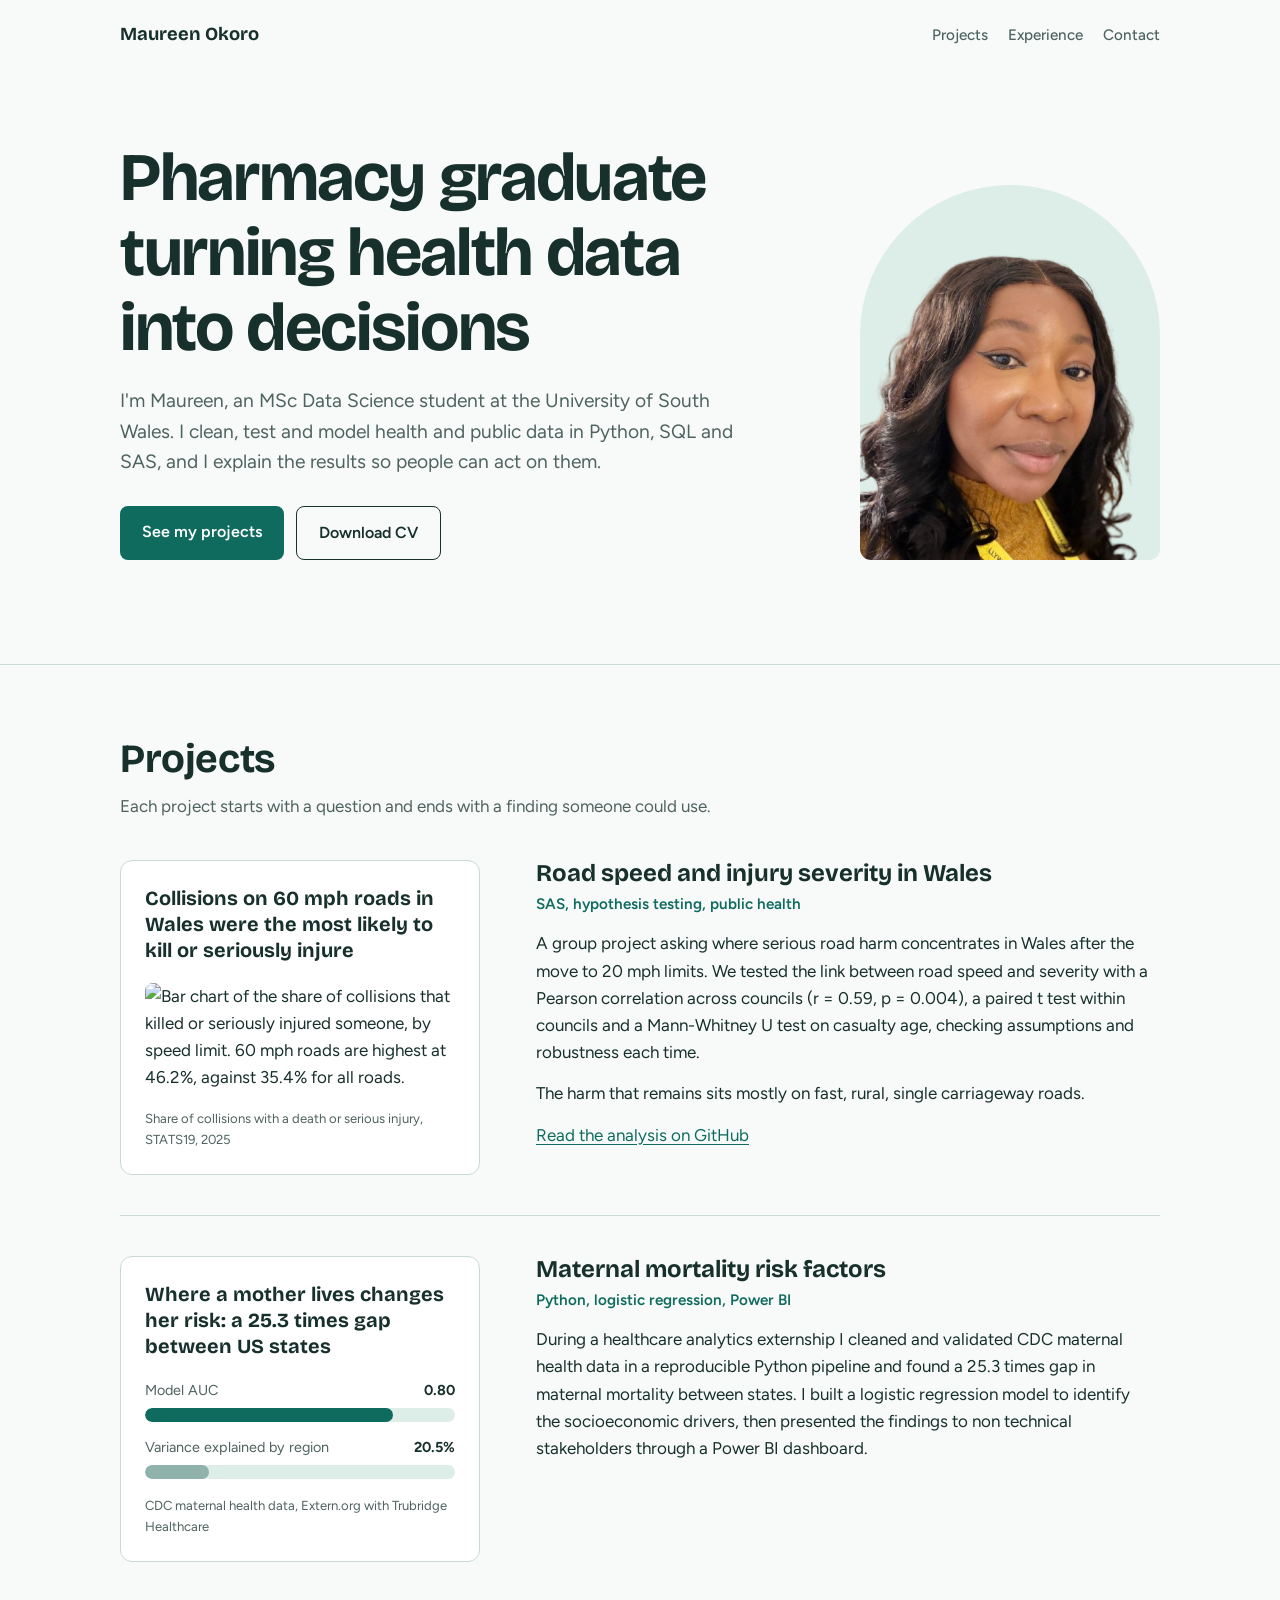
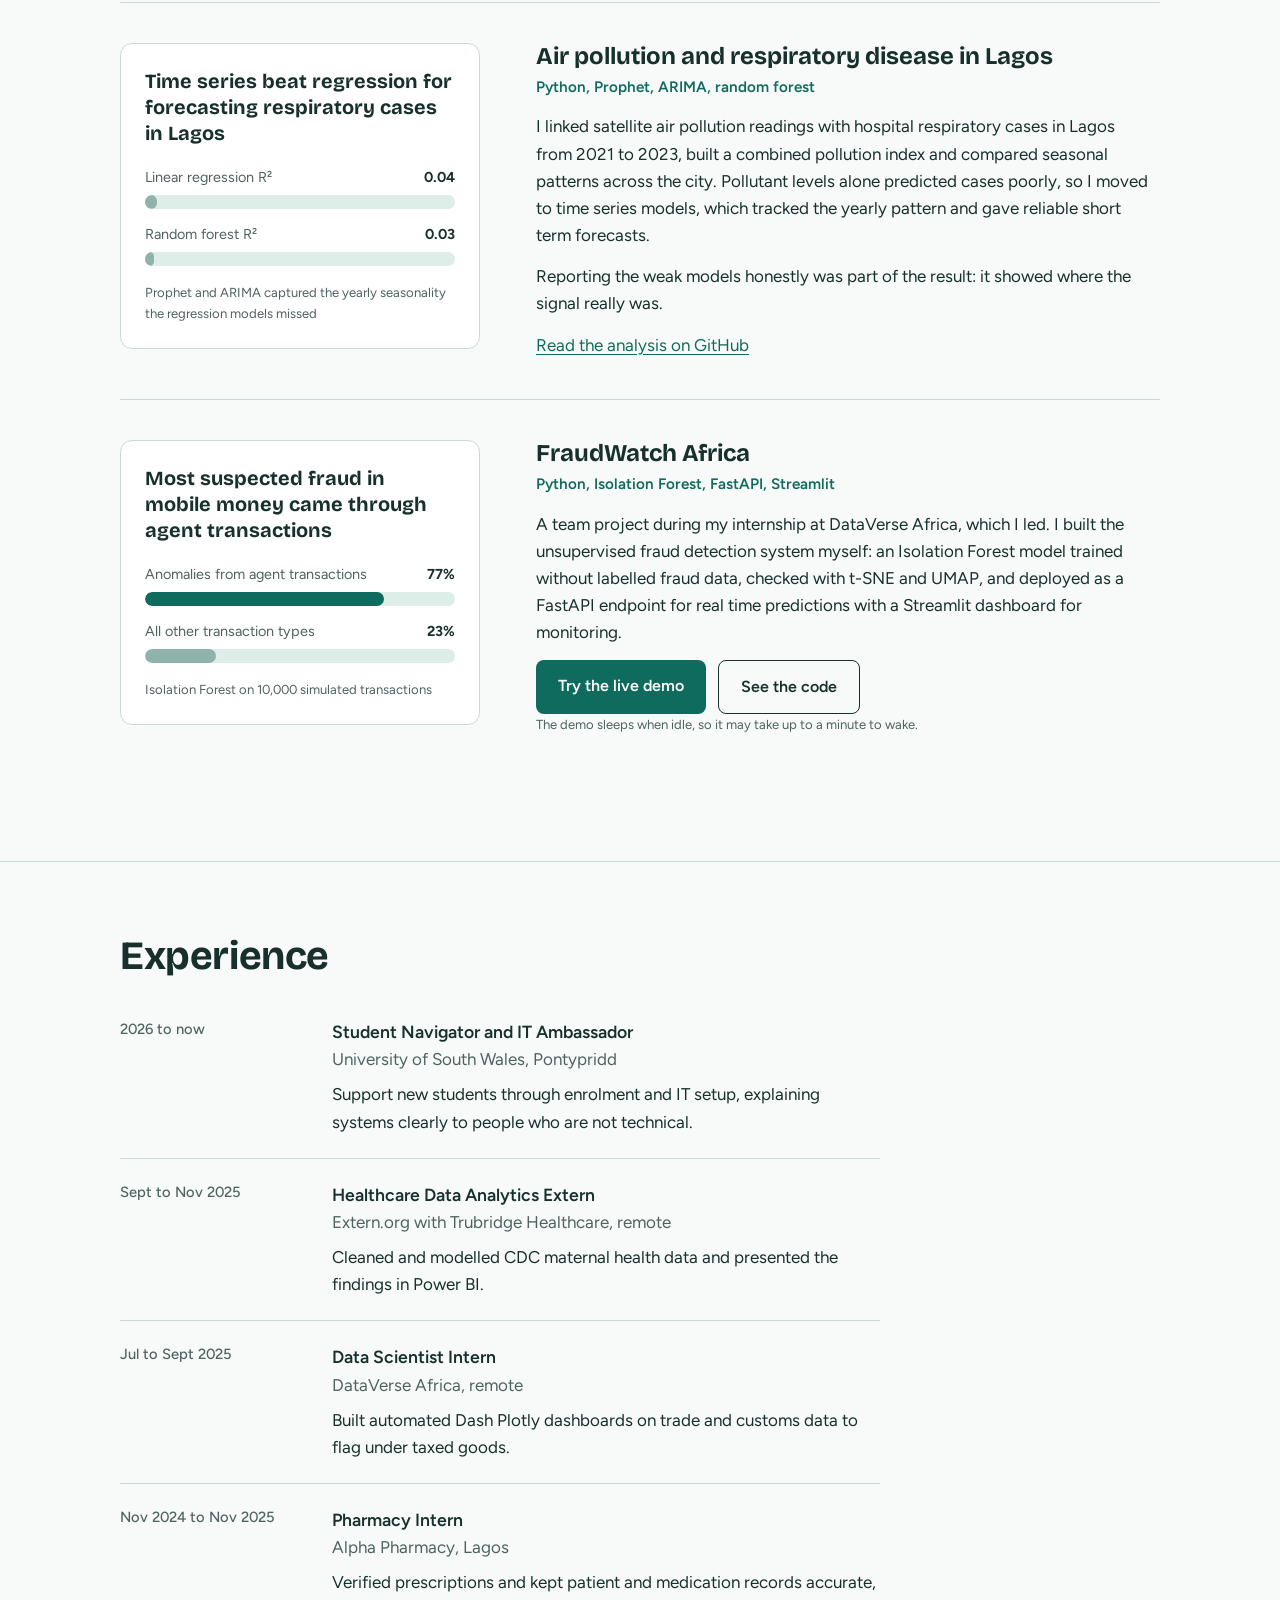
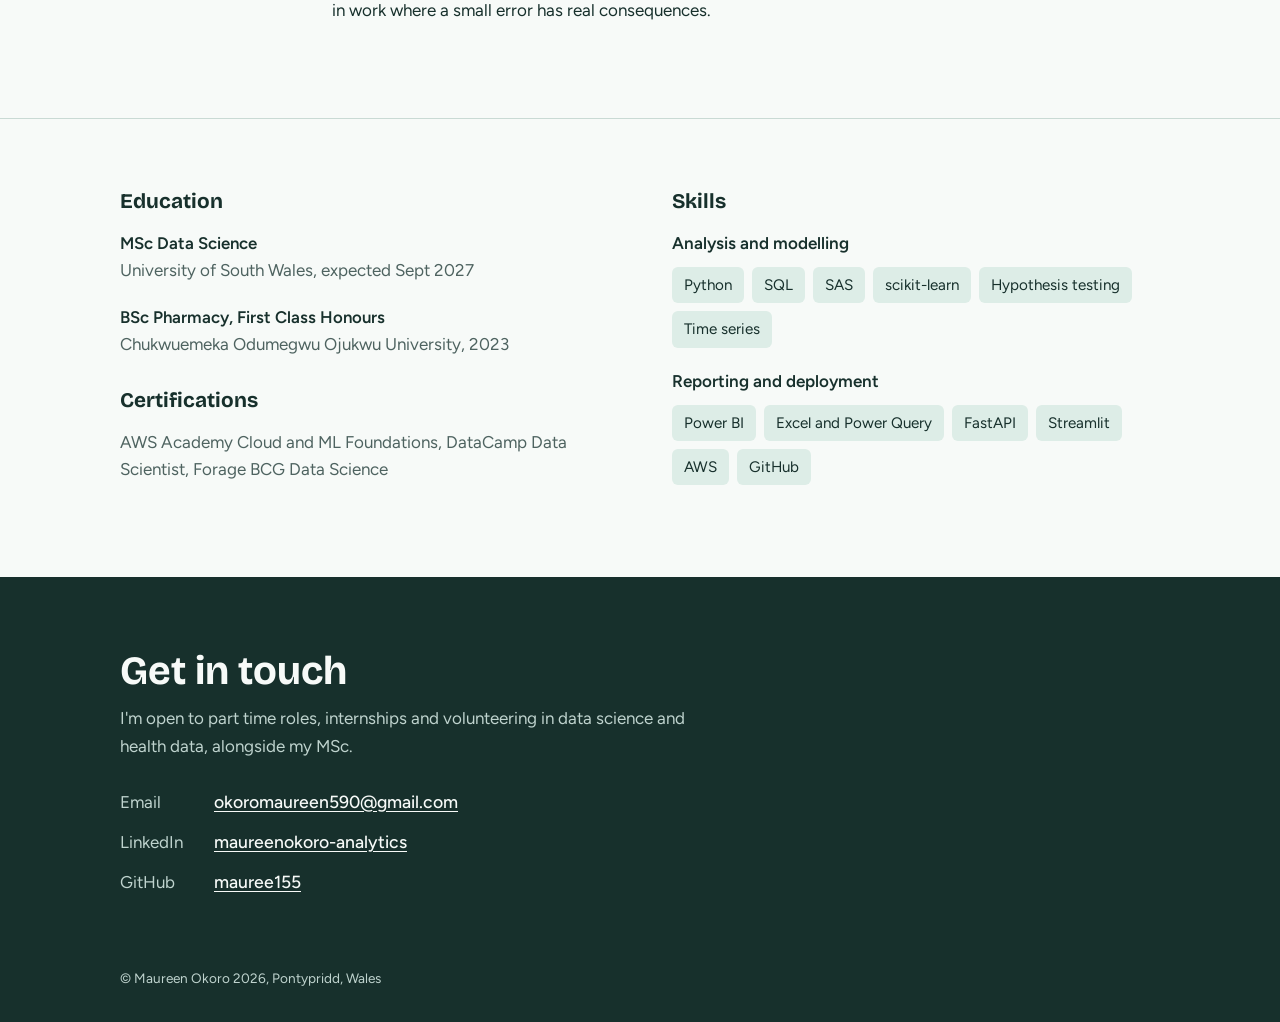
==== commit 8b08ddcb: "Update collision statistics and project details Removed bar charts and added an image for collision " ====
--- a/index.html
+++ b/index.html
@@ -94,6 +94,7 @@
   .bar { height: 14px; background: var(--mint); border-radius: 7px; overflow: hidden; }
   .bar span { display: block; height: 100%; background: var(--teal); border-radius: 7px; }
   .bar.alt span { background: #8FB3AA; }
+  .chart { width: 100%; height: auto; display: block; border-radius: 8px; }
   .source { font-size: 0.82rem; color: var(--muted); margin: 16px 0 0; }
   .detail h3 { font-size: 1.5rem; font-weight: 700; margin-bottom: 6px; }
   .detail .tools { color: var(--teal); font-weight: 600; font-size: 0.95rem; margin: 0 0 14px; }
@@ -173,14 +174,7 @@
     <article class="project">
       <div class="finding">
         <p class="stat">Collisions on 60 mph roads in Wales were the most likely to kill or seriously injure</p>
-        <div class="bar-row">
-          <div class="bar-label"><span>60 mph roads</span><strong>46%</strong></div>
-          <div class="bar"><span style="width:46%"></span></div>
-        </div>
-        <div class="bar-row">
-          <div class="bar-label"><span>All roads</span><strong>35%</strong></div>
-          <div class="bar alt"><span style="width:35%"></span></div>
-        </div>
+        <img class="chart" src="https://raw.githubusercontent.com/mauree155/wales-road-safety-2025/main/Charts/fig4_ksi_rate_by_speed_limit.png" alt="Bar chart of the share of collisions that killed or seriously injured someone, by speed limit. 60 mph roads are highest at 46.2%, against 35.4% for all roads." />
         <p class="source">Share of collisions with a death or serious injury, STATS19, 2025</p>
       </div>
       <div class="detail">
@@ -250,8 +244,9 @@
       <div class="detail">
         <h3>FraudWatch Africa</h3>
         <p class="tools">Python, Isolation Forest, FastAPI, Streamlit</p>
-        <p>An unsupervised fraud detection system for mobile money. I trained an Isolation Forest model without labelled fraud data, checked the separation with t-SNE and UMAP, and deployed it as a FastAPI endpoint for real time predictions with a Streamlit dashboard for monitoring.</p>
-        <a href="https://github.com/mauree155/FraudWatch-Africa" target="_blank">See the code on GitHub</a>
+        <p>A team project during my internship at DataVerse Africa, which I led. I built the unsupervised fraud detection system myself: an Isolation Forest model trained without labelled fraud data, checked with t-SNE and UMAP, and deployed as a FastAPI endpoint for real time predictions with a Streamlit dashboard for monitoring.</p>
+        <div class="actions"><a class="btn btn-primary" href="https://fraudwatch-africa.streamlit.app" target="_blank">Try the live demo</a> <a class="btn btn-plain" href="https://github.com/mauree155/FraudWatch-Africa" target="_blank">See the code</a></div>
+        <p class="source">The demo sleeps when idle, so it may take up to a minute to wake.</p>
       </div>
     </article>
   </div>
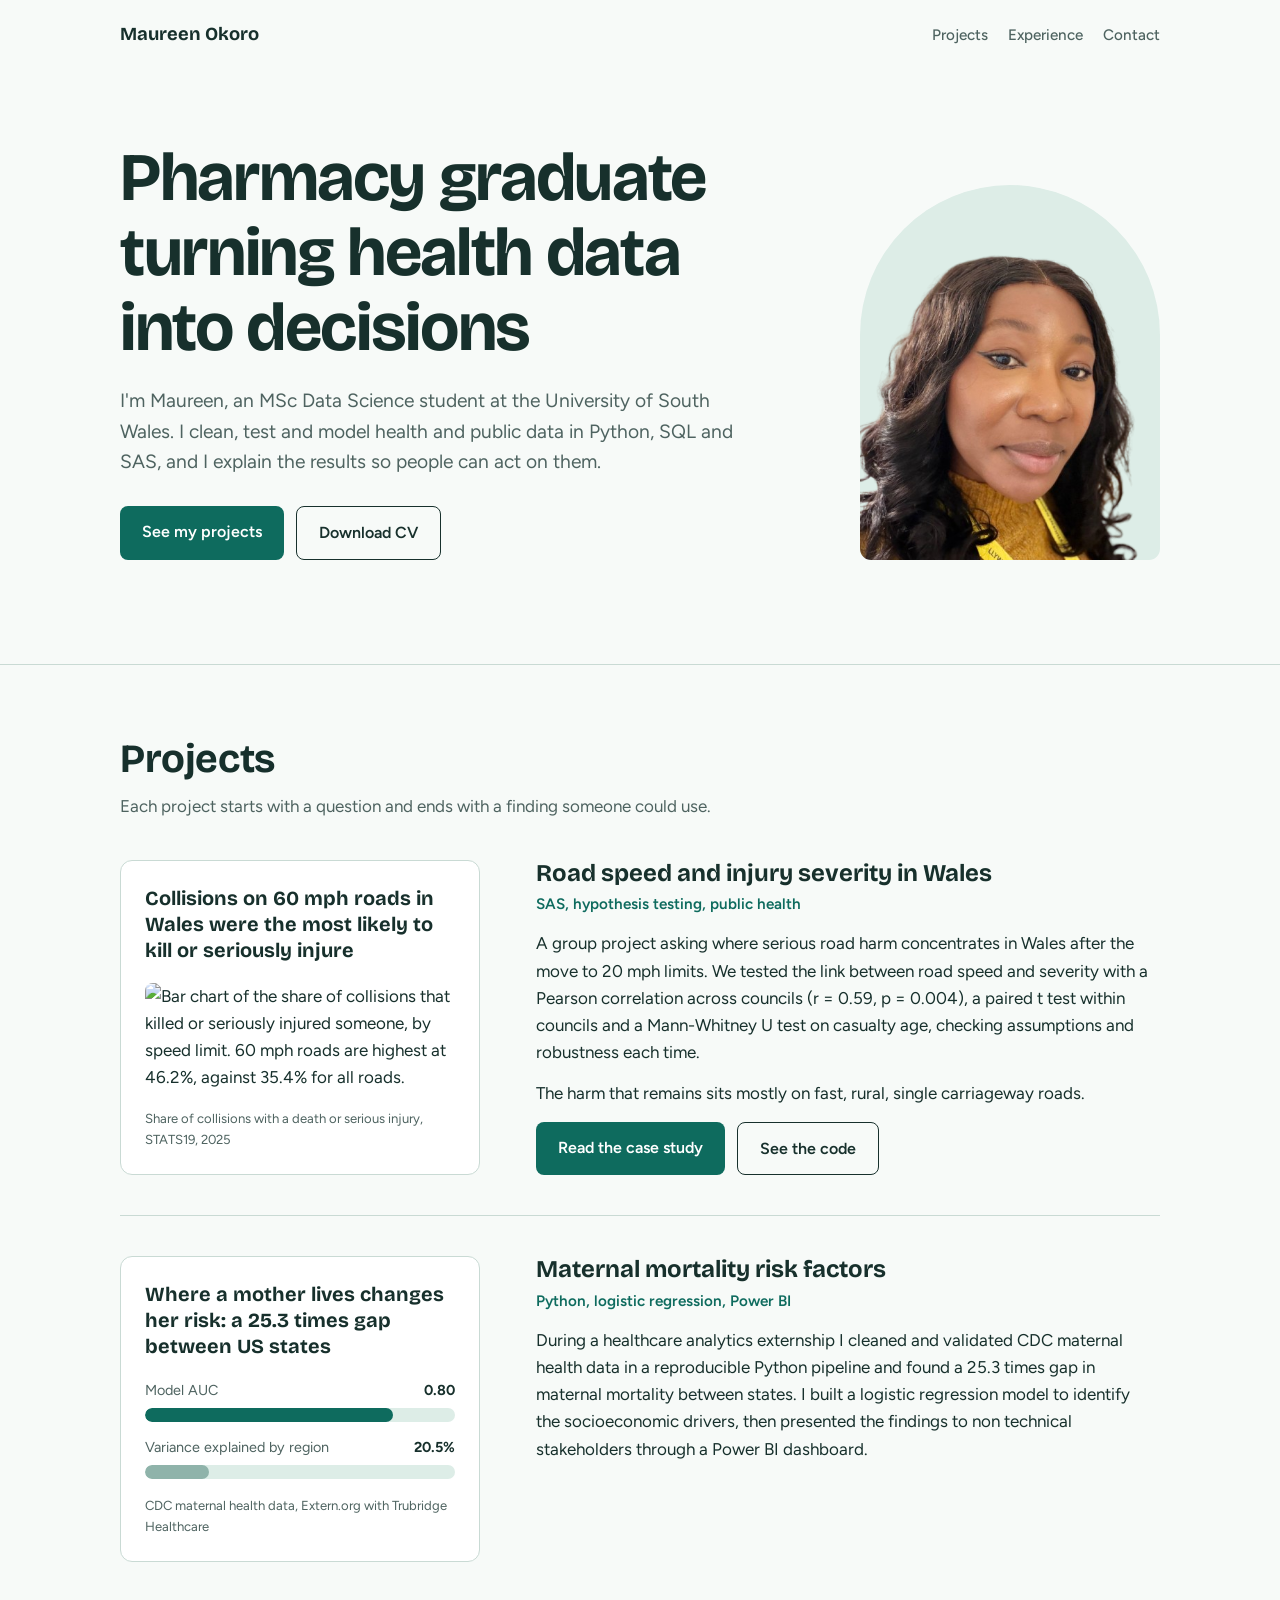
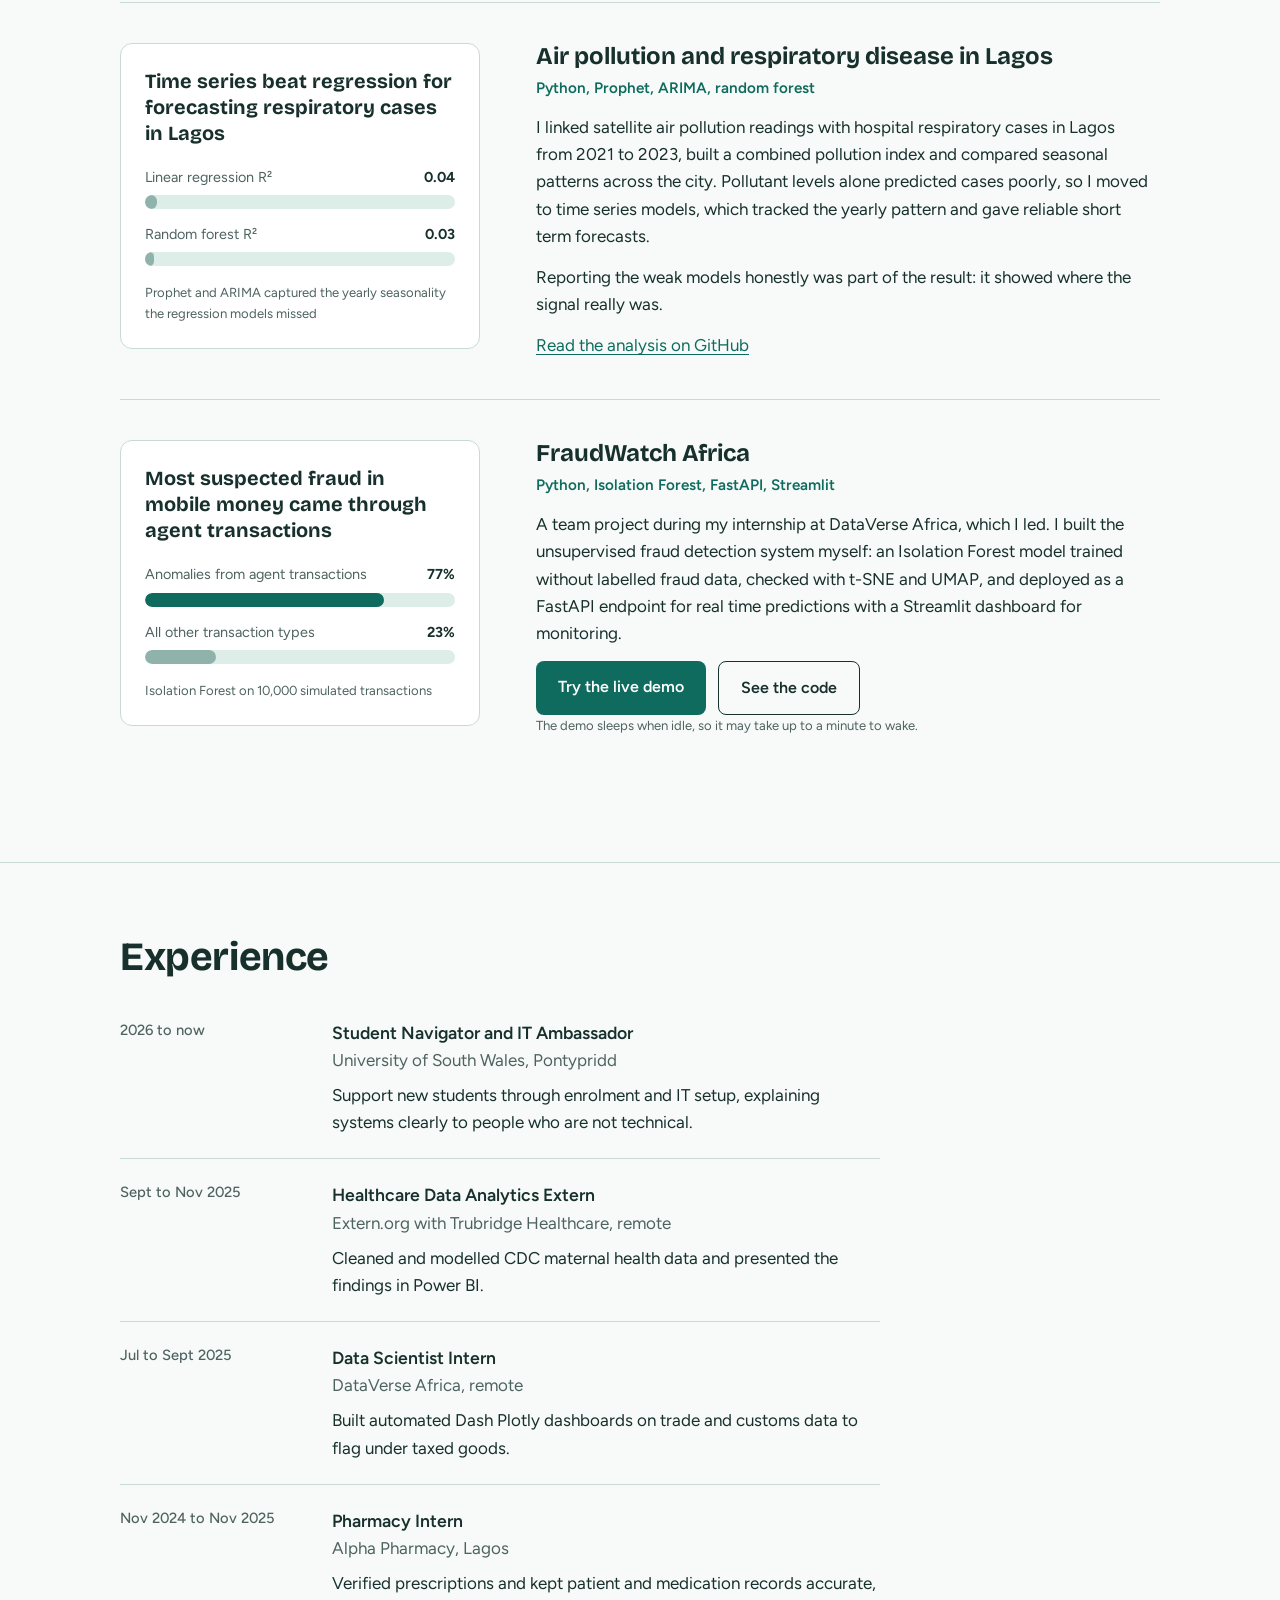
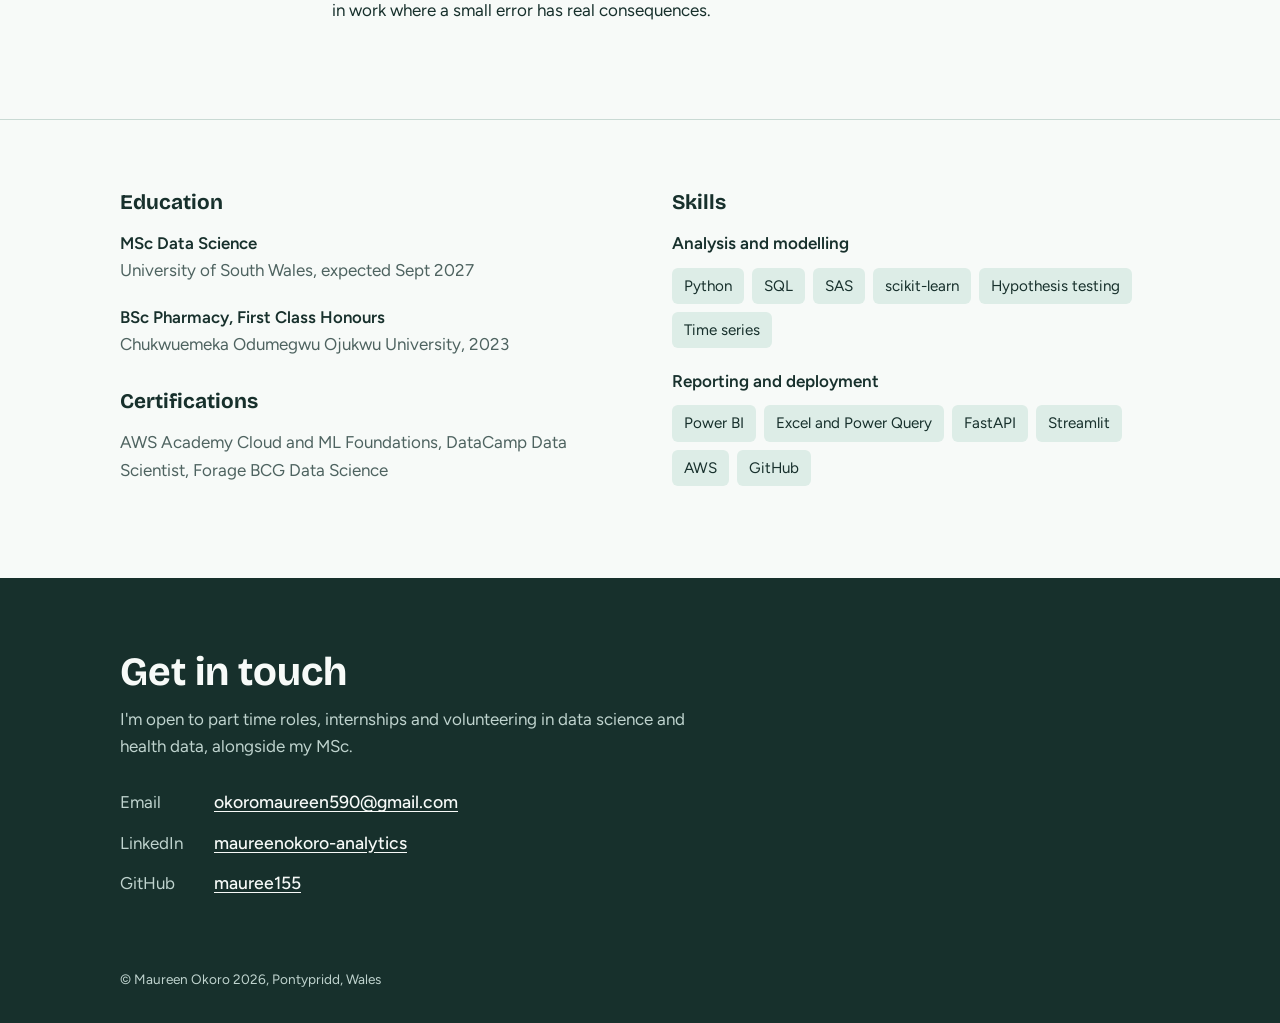
==== commit 014698c5: "Update project links in index.html" ====
--- a/index.html
+++ b/index.html
@@ -4,7 +4,18 @@
 <meta charset="utf-8" />
 <meta name="viewport" content="width=device-width, initial-scale=1" />
 <title>Maureen Okoro | Health Data Science</title>
-<meta name="description" content="Maureen Okoro, pharmacy graduate and MSc Data Science student at the University of South Wales, working on health data and machine learning." />
+<meta name="description" content="Maureen Okoro is a pharmacy graduate and MSc Data Science student at the University of South Wales, working with health data, statistics and machine learning." />
+<meta name="author" content="Maureen Okoro" />
+<link rel="icon" type="image/svg+xml" href="assets/favicon.svg" />
+<link rel="apple-touch-icon" href="assets/apple-touch-icon.png" />
+<meta property="og:type" content="website" />
+<meta property="og:url" content="https://mauree155.github.io/" />
+<meta property="og:title" content="Maureen Okoro | Health Data Science" />
+<meta property="og:description" content="Maureen Okoro is a pharmacy graduate and MSc Data Science student at the University of South Wales, working with health data, statistics and machine learning." />
+<meta property="og:image" content="https://mauree155.github.io/assets/og-image.png" />
+<meta property="og:image:width" content="1200" />
+<meta property="og:image:height" content="630" />
+<meta name="twitter:card" content="summary_large_image" />
 <link rel="preconnect" href="https://fonts.googleapis.com" />
 <link rel="preconnect" href="https://fonts.gstatic.com" crossorigin />
 <link href="https://fonts.googleapis.com/css2?family=Bricolage+Grotesque:opsz,wght@12..96,500;12..96,700&family=Figtree:wght@400;500;600&display=swap" rel="stylesheet" />
@@ -182,7 +193,7 @@
         <p class="tools">SAS, hypothesis testing, public health</p>
         <p>A group project asking where serious road harm concentrates in Wales after the move to 20 mph limits. We tested the link between road speed and severity with a Pearson correlation across councils (r = 0.59, p = 0.004), a paired t test within councils and a Mann-Whitney U test on casualty age, checking assumptions and robustness each time.</p>
         <p>The harm that remains sits mostly on fast, rural, single carriageway roads.</p>
-        <a href="https://github.com/mauree155/wales-road-safety-2025" target="_blank">Read the analysis on GitHub</a>
+       <div class="actions"><a class="btn btn-primary" href="road-safety.html">Read the case study</a> <a class="btn btn-plain" href="https://github.com/mauree155/wales-road-safety-2025" target="_blank">See the code</a></div>
       </div>
     </article>
 
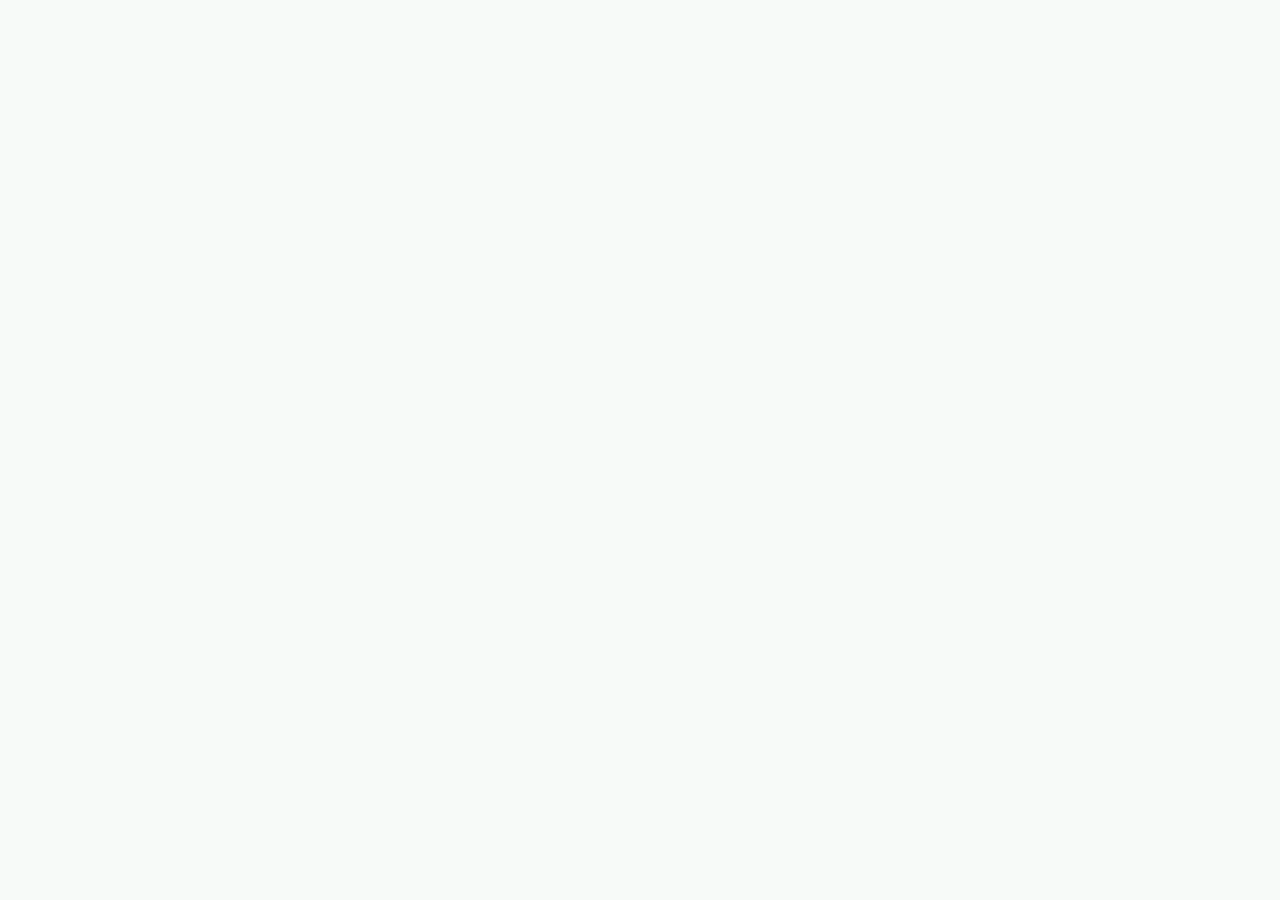
==== commit 582e6cc5: "Restore skills section in index.html Restored the skills section in the HTML file." ====
--- a/index.html
+++ b/index.html
@@ -133,221 +133,3 @@
   .edu { margin-bottom: 20px; }
   .edu .role { font-size: 1.05rem; }
   .skills { display: flex; flex-wrap: wrap; gap: 8px; margin: 0 0 20px; padding: 0; list-style: none; }
-  .skills li { background: var(--mint); padding: 6px 12px; border-radius: 6px; font-size: 0.95rem; }
-  .skill-group { font-weight: 600; margin: 0 0 10px; }
-
-  /* Contact */
-  .contact { background: var(--ink); color: var(--paper); padding: 72px 0; }
-  .contact h2 { font-size: clamp(1.8rem, 4vw, 2.5rem); margin-bottom: 12px; }
-  .contact p { color: #BFD3CE; max-width: 34em; margin: 0 0 28px; }
-  .contact-list { list-style: none; margin: 0; padding: 0; display: grid; gap: 12px; }
-  .contact-list a { color: var(--paper); font-weight: 500; font-size: 1.1rem; }
-  .contact-list span { color: #BFD3CE; display: inline-block; min-width: 90px; }
-  footer { background: var(--ink); color: #BFD3CE; font-size: 0.85rem; padding: 0 0 32px; }
-</style>
-</head>
-<body>
-
-<nav>
-  <div class="wrap">
-    <a class="brand" href="#top">Maureen Okoro</a>
-    <div class="links">
-      <a href="#projects">Projects</a>
-      <a href="#experience">Experience</a>
-      <a href="#contact">Contact</a>
-    </div>
-  </div>
-</nav>
-
-<header class="hero" id="top">
-  <div class="wrap">
-    <div class="hero-text">
-      <h1>Pharmacy graduate turning health data into decisions</h1>
-      <p class="intro">I'm Maureen, an MSc Data Science student at the University of South Wales. I clean, test and model health and public data in Python, SQL and SAS, and I explain the results so people can act on them.</p>
-      <div class="actions">
-        <a class="btn btn-primary" href="#projects">See my projects</a>
-        <a class="btn btn-plain" href="assets/Maureen_Okoro_CV.pdf" target="_blank">Download CV</a>
-      </div>
-    </div>
-    <div class="portrait">
-      <img src="assets/profile.png" alt="Maureen Okoro" />
-    </div>
-  </div>
-</header>
-
-<section class="block" id="projects">
-  <div class="wrap">
-    <div class="section-head">
-      <h2>Projects</h2>
-      <p>Each project starts with a question and ends with a finding someone could use.</p>
-    </div>
-
-    <article class="project">
-      <div class="finding">
-        <p class="stat">Collisions on 60 mph roads in Wales were the most likely to kill or seriously injure</p>
-        <img class="chart" src="https://raw.githubusercontent.com/mauree155/wales-road-safety-2025/main/Charts/fig4_ksi_rate_by_speed_limit.png" alt="Bar chart of the share of collisions that killed or seriously injured someone, by speed limit. 60 mph roads are highest at 46.2%, against 35.4% for all roads." />
-        <p class="source">Share of collisions with a death or serious injury, STATS19, 2025</p>
-      </div>
-      <div class="detail">
-        <h3>Road speed and injury severity in Wales</h3>
-        <p class="tools">SAS, hypothesis testing, public health</p>
-        <p>A group project asking where serious road harm concentrates in Wales after the move to 20 mph limits. We tested the link between road speed and severity with a Pearson correlation across councils (r = 0.59, p = 0.004), a paired t test within councils and a Mann-Whitney U test on casualty age, checking assumptions and robustness each time.</p>
-        <p>The harm that remains sits mostly on fast, rural, single carriageway roads.</p>
-       <div class="actions"><a class="btn btn-primary" href="road-safety.html">Read the case study</a> <a class="btn btn-plain" href="https://github.com/mauree155/wales-road-safety-2025" target="_blank">See the code</a></div>
-      </div>
-    </article>
-
-    <article class="project">
-      <div class="finding">
-        <p class="stat">Where a mother lives changes her risk: a 25.3 times gap between US states</p>
-        <div class="bar-row">
-          <div class="bar-label"><span>Model AUC</span><strong>0.80</strong></div>
-          <div class="bar"><span style="width:80%"></span></div>
-        </div>
-        <div class="bar-row">
-          <div class="bar-label"><span>Variance explained by region</span><strong>20.5%</strong></div>
-          <div class="bar alt"><span style="width:20.5%"></span></div>
-        </div>
-        <p class="source">CDC maternal health data, Extern.org with Trubridge Healthcare</p>
-      </div>
-      <div class="detail">
-        <h3>Maternal mortality risk factors</h3>
-        <p class="tools">Python, logistic regression, Power BI</p>
-        <p>During a healthcare analytics externship I cleaned and validated CDC maternal health data in a reproducible Python pipeline and found a 25.3 times gap in maternal mortality between states. I built a logistic regression model to identify the socioeconomic drivers, then presented the findings to non technical stakeholders through a Power BI dashboard.</p>
-      </div>
-    </article>
-
-    <article class="project">
-      <div class="finding">
-        <p class="stat">Time series beat regression for forecasting respiratory cases in Lagos</p>
-        <div class="bar-row">
-          <div class="bar-label"><span>Linear regression R&sup2;</span><strong>0.04</strong></div>
-          <div class="bar alt"><span style="width:4%"></span></div>
-        </div>
-        <div class="bar-row">
-          <div class="bar-label"><span>Random forest R&sup2;</span><strong>0.03</strong></div>
-          <div class="bar alt"><span style="width:3%"></span></div>
-        </div>
-        <p class="source">Prophet and ARIMA captured the yearly seasonality the regression models missed</p>
-      </div>
-      <div class="detail">
-        <h3>Air pollution and respiratory disease in Lagos</h3>
-        <p class="tools">Python, Prophet, ARIMA, random forest</p>
-        <p>I linked satellite air pollution readings with hospital respiratory cases in Lagos from 2021 to 2023, built a combined pollution index and compared seasonal patterns across the city. Pollutant levels alone predicted cases poorly, so I moved to time series models, which tracked the yearly pattern and gave reliable short term forecasts.</p>
-        <p>Reporting the weak models honestly was part of the result: it showed where the signal really was.</p>
-        <a href="https://github.com/mauree155/Examining-Air-Quality-and-Health-Outcomes-in-Lagos-Nigeria" target="_blank">Read the analysis on GitHub</a>
-      </div>
-    </article>
-
-    <article class="project">
-      <div class="finding">
-        <p class="stat">Most suspected fraud in mobile money came through agent transactions</p>
-        <div class="bar-row">
-          <div class="bar-label"><span>Anomalies from agent transactions</span><strong>77%</strong></div>
-          <div class="bar"><span style="width:77%"></span></div>
-        </div>
-        <div class="bar-row">
-          <div class="bar-label"><span>All other transaction types</span><strong>23%</strong></div>
-          <div class="bar alt"><span style="width:23%"></span></div>
-        </div>
-        <p class="source">Isolation Forest on 10,000 simulated transactions</p>
-      </div>
-      <div class="detail">
-        <h3>FraudWatch Africa</h3>
-        <p class="tools">Python, Isolation Forest, FastAPI, Streamlit</p>
-        <p>A team project during my internship at DataVerse Africa, which I led. I built the unsupervised fraud detection system myself: an Isolation Forest model trained without labelled fraud data, checked with t-SNE and UMAP, and deployed as a FastAPI endpoint for real time predictions with a Streamlit dashboard for monitoring.</p>
-        <div class="actions"><a class="btn btn-primary" href="https://fraudwatch-africa.streamlit.app" target="_blank">Try the live demo</a> <a class="btn btn-plain" href="https://github.com/mauree155/FraudWatch-Africa" target="_blank">See the code</a></div>
-        <p class="source">The demo sleeps when idle, so it may take up to a minute to wake.</p>
-      </div>
-    </article>
-  </div>
-</section>
-
-<section class="block" id="experience">
-  <div class="wrap">
-    <div class="section-head">
-      <h2>Experience</h2>
-    </div>
-    <ol class="timeline">
-      <li>
-        <div class="when">2026 to now</div>
-        <div>
-          <div class="role">Student Navigator and IT Ambassador</div>
-          <div class="org">University of South Wales, Pontypridd</div>
-          <p>Support new students through enrolment and IT setup, explaining systems clearly to people who are not technical.</p>
-        </div>
-      </li>
-      <li>
-        <div class="when">Sept to Nov 2025</div>
-        <div>
-          <div class="role">Healthcare Data Analytics Extern</div>
-          <div class="org">Extern.org with Trubridge Healthcare, remote</div>
-          <p>Cleaned and modelled CDC maternal health data and presented the findings in Power BI.</p>
-        </div>
-      </li>
-      <li>
-        <div class="when">Jul to Sept 2025</div>
-        <div>
-          <div class="role">Data Scientist Intern</div>
-          <div class="org">DataVerse Africa, remote</div>
-          <p>Built automated Dash Plotly dashboards on trade and customs data to flag under taxed goods.</p>
-        </div>
-      </li>
-      <li>
-        <div class="when">Nov 2024 to Nov 2025</div>
-        <div>
-          <div class="role">Pharmacy Intern</div>
-          <div class="org">Alpha Pharmacy, Lagos</div>
-          <p>Verified prescriptions and kept patient and medication records accurate, in work where a small error has real consequences.</p>
-        </div>
-      </li>
-    </ol>
-  </div>
-</section>
-
-<section class="block">
-  <div class="wrap two-col">
-    <div>
-      <h3>Education</h3>
-      <div class="edu">
-        <div class="role">MSc Data Science</div>
-        <div class="org">University of South Wales, expected Sept 2027</div>
-      </div>
-      <div class="edu">
-        <div class="role">BSc Pharmacy, First Class Honours</div>
-        <div class="org">Chukwuemeka Odumegwu Ojukwu University, 2023</div>
-      </div>
-      <h3 style="margin-top:32px">Certifications</h3>
-      <p class="org" style="margin:0">AWS Academy Cloud and ML Foundations, DataCamp Data Scientist, Forage BCG Data Science</p>
-    </div>
-    <div>
-      <h3>Skills</h3>
-      <p class="skill-group">Analysis and modelling</p>
-      <ul class="skills">
-        <li>Python</li><li>SQL</li><li>SAS</li><li>scikit-learn</li><li>Hypothesis testing</li><li>Time series</li>
-      </ul>
-      <p class="skill-group">Reporting and deployment</p>
-      <ul class="skills">
-        <li>Power BI</li><li>Excel and Power Query</li><li>FastAPI</li><li>Streamlit</li><li>AWS</li><li>GitHub</li>
-      </ul>
-    </div>
-  </div>
-</section>
-
-<section class="contact" id="contact">
-  <div class="wrap">
-    <h2>Get in touch</h2>
-    <p>I'm open to part time roles, internships and volunteering in data science and health data, alongside my MSc.</p>
-    <ul class="contact-list">
-      <li><span>Email</span> <a href="mailto:okoromaureen590@gmail.com">okoromaureen590@gmail.com</a></li>
-      <li><span>LinkedIn</span> <a href="https://www.linkedin.com/in/maureenokoro-analytics" target="_blank">maureenokoro-analytics</a></li>
-      <li><span>GitHub</span> <a href="https://github.com/mauree155" target="_blank">mauree155</a></li>
-    </ul>
-  </div>
-</section>
-<footer>
-  <div class="wrap">&copy; Maureen Okoro 2026, Pontypridd, Wales</div>
-</footer>
-
-</body>
-</html>
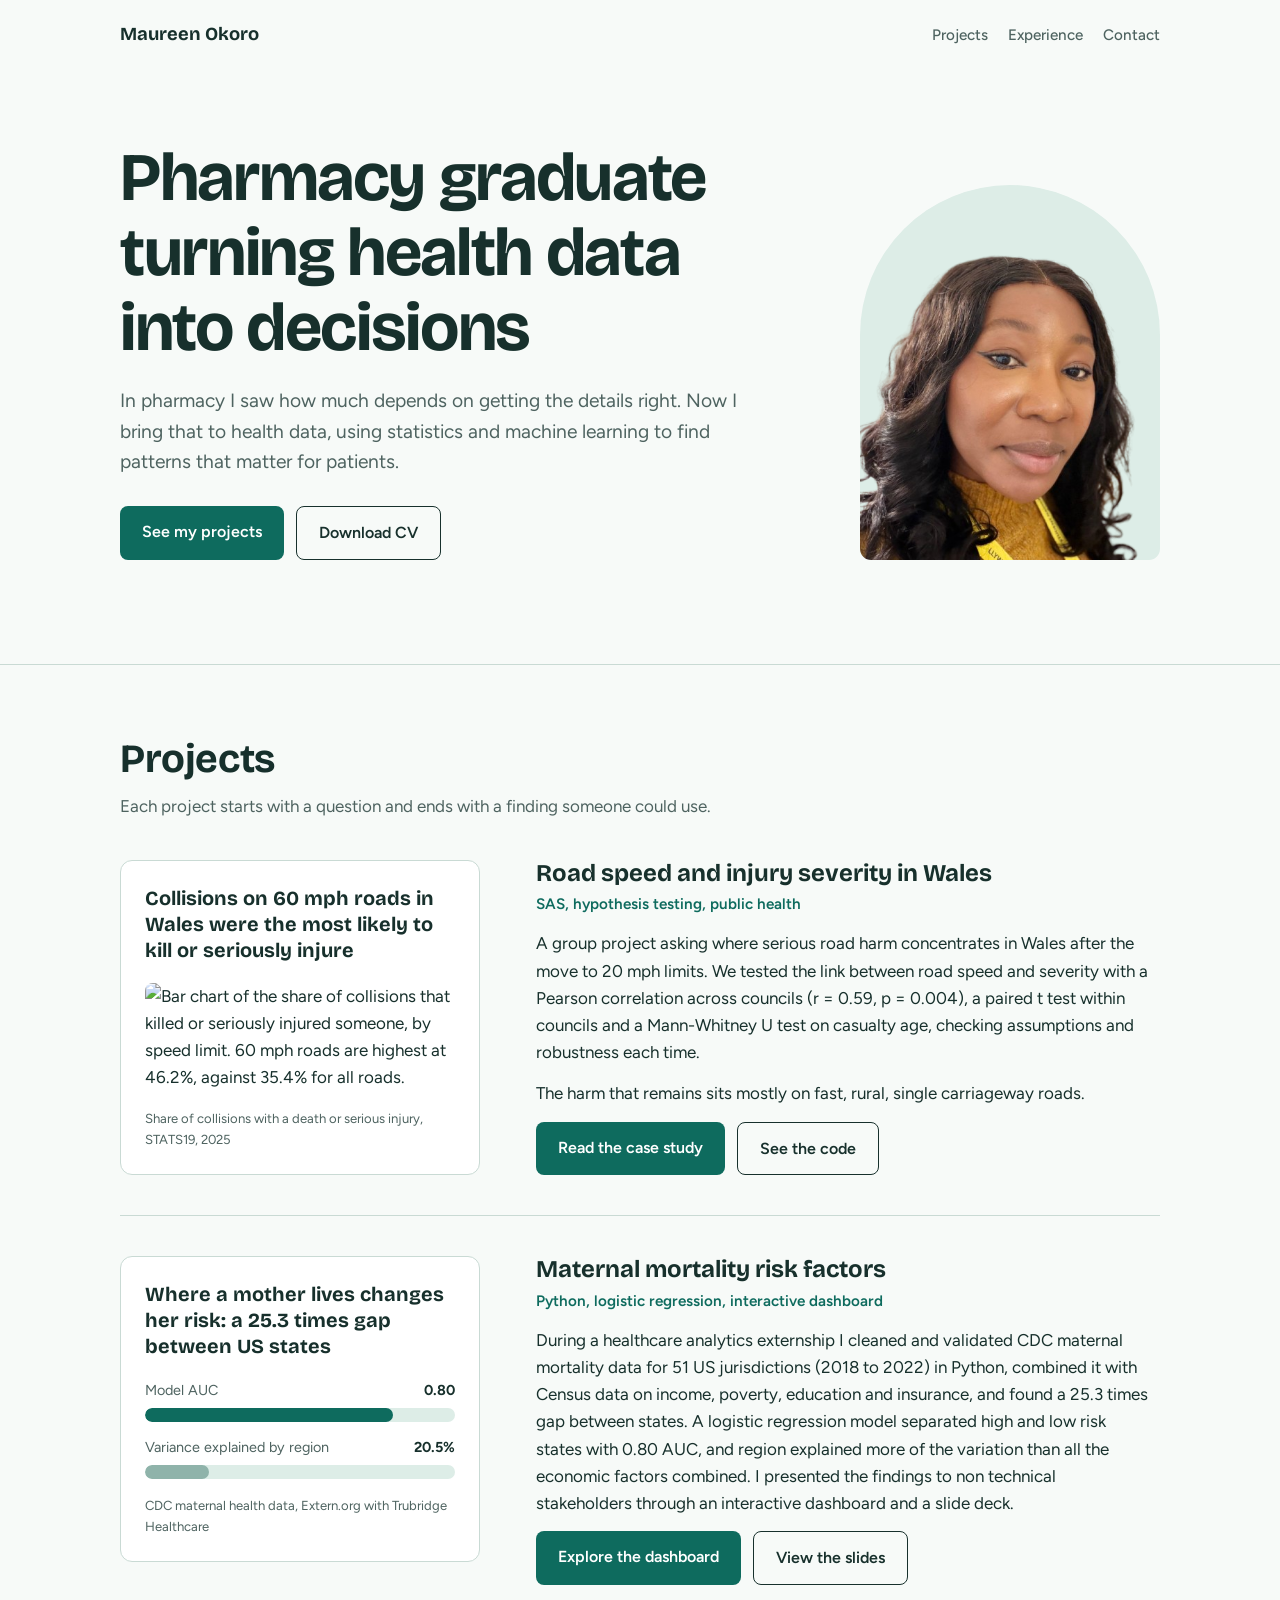
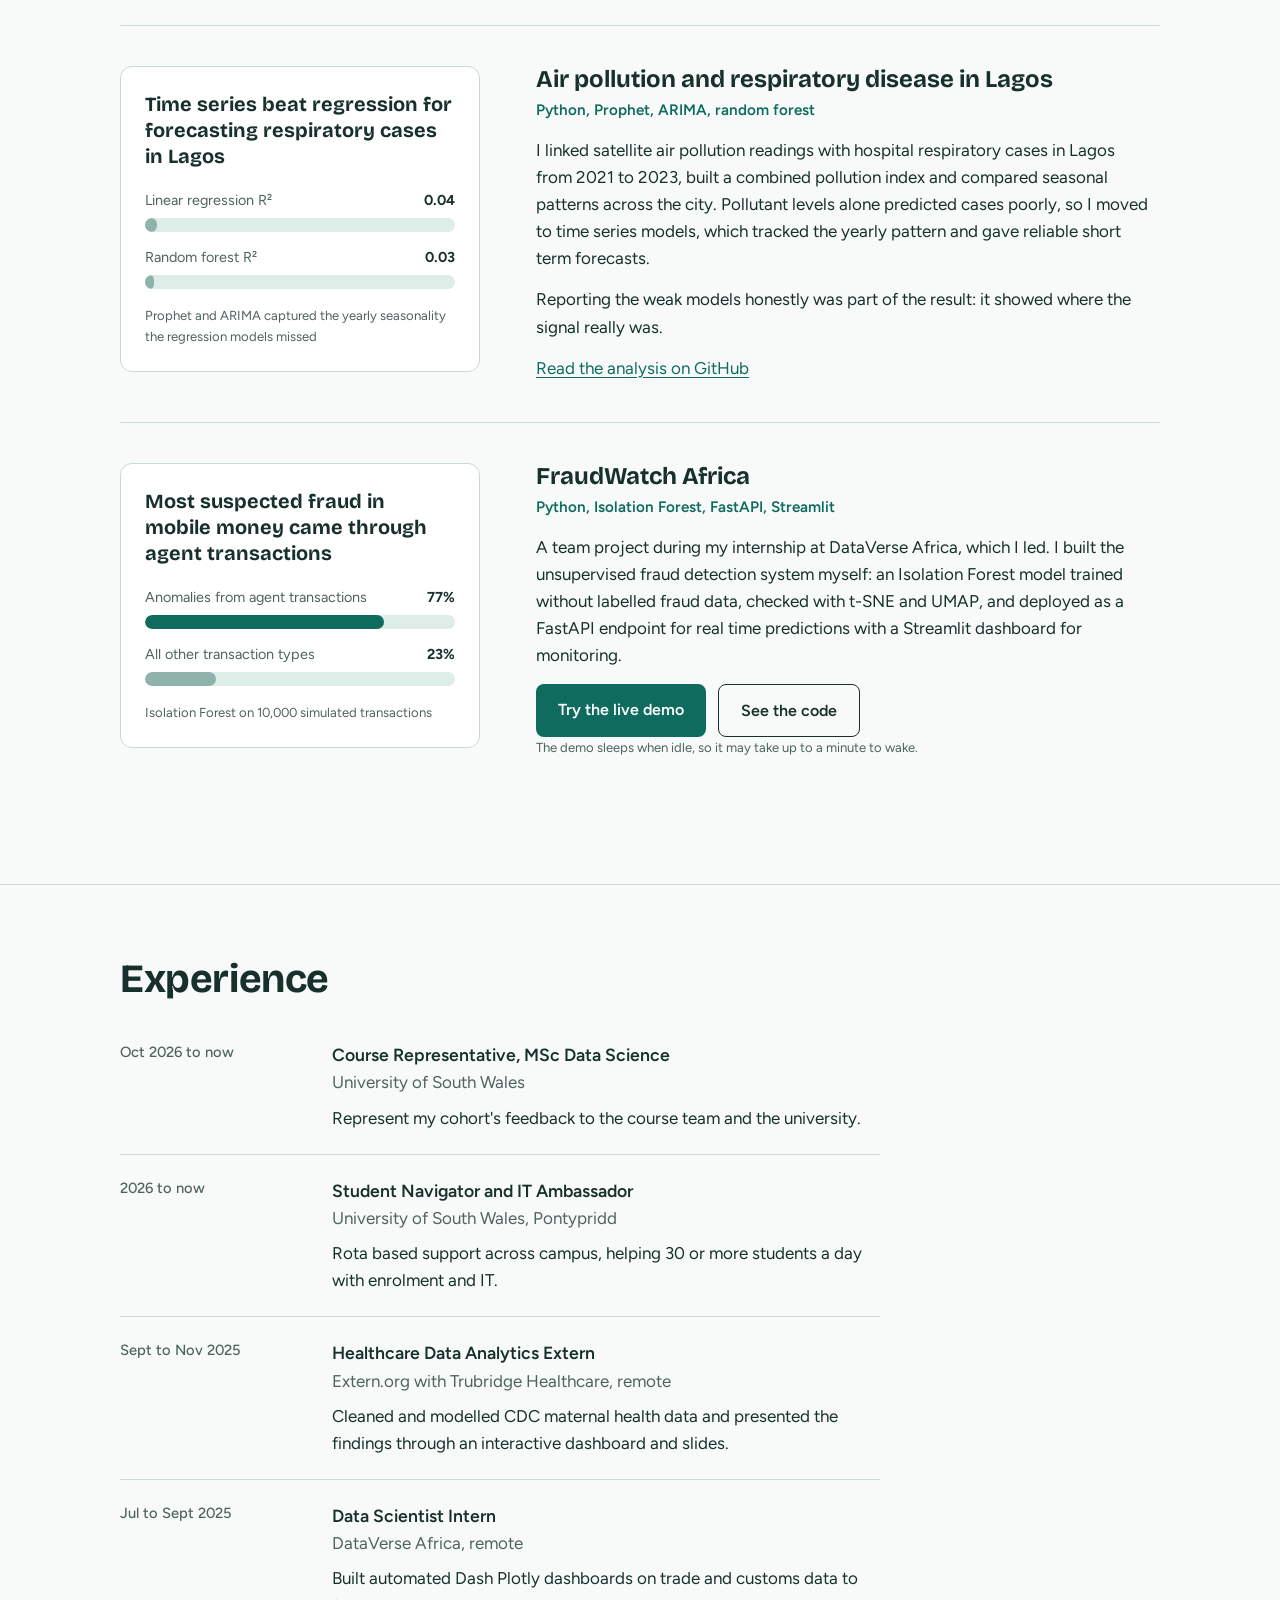
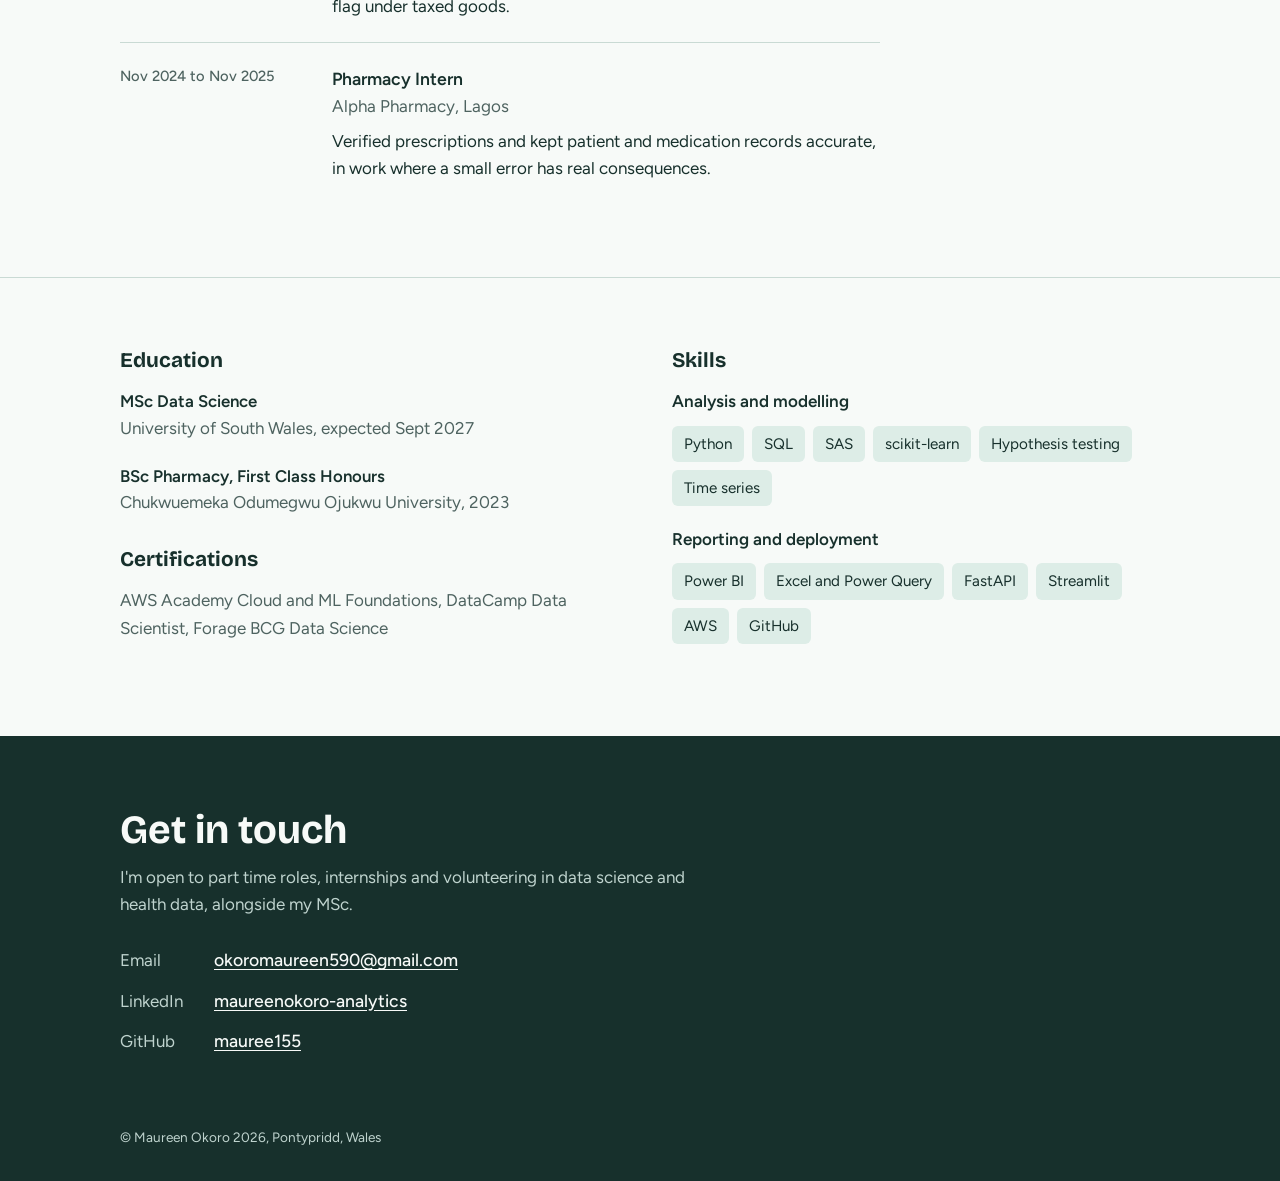
==== commit b4a66343: "Enhance styling for skills and contact sections Added new styles for skills, contact section, and pr" ====
--- a/index.html
+++ b/index.html
@@ -133,3 +133,230 @@
   .edu { margin-bottom: 20px; }
   .edu .role { font-size: 1.05rem; }
   .skills { display: flex; flex-wrap: wrap; gap: 8px; margin: 0 0 20px; padding: 0; list-style: none; }
+  .skills li { background: var(--mint); padding: 6px 12px; border-radius: 6px; font-size: 0.95rem; }
+  .skill-group { font-weight: 600; margin: 0 0 10px; }
+
+  /* Contact */
+  .contact { background: var(--ink); color: var(--paper); padding: 72px 0; }
+  .contact h2 { font-size: clamp(1.8rem, 4vw, 2.5rem); margin-bottom: 12px; }
+  .contact p { color: #BFD3CE; max-width: 34em; margin: 0 0 28px; }
+  .contact-list { list-style: none; margin: 0; padding: 0; display: grid; gap: 12px; }
+  .contact-list a { color: var(--paper); font-weight: 500; font-size: 1.1rem; }
+  .contact-list span { color: #BFD3CE; display: inline-block; min-width: 90px; }
+  footer { background: var(--ink); color: #BFD3CE; font-size: 0.85rem; padding: 0 0 32px; }
+</style>
+</head>
+<body>
+
+<nav>
+  <div class="wrap">
+    <a class="brand" href="#top">Maureen Okoro</a>
+    <div class="links">
+      <a href="#projects">Projects</a>
+      <a href="#experience">Experience</a>
+      <a href="#contact">Contact</a>
+    </div>
+  </div>
+</nav>
+
+<header class="hero" id="top">
+  <div class="wrap">
+    <div class="hero-text">
+      <h1>Pharmacy graduate turning health data into decisions</h1>
+      <p class="intro">In pharmacy I saw how much depends on getting the details right. Now I bring that to health data, using statistics and machine learning to find patterns that matter for patients.</p>
+      <div class="actions">
+        <a class="btn btn-primary" href="#projects">See my projects</a>
+        <a class="btn btn-plain" href="assets/Maureen_Okoro_CV.pdf" target="_blank">Download CV</a>
+      </div>
+    </div>
+    <div class="portrait">
+      <img src="assets/profile.png" alt="Maureen Okoro" />
+    </div>
+  </div>
+</header>
+
+<section class="block" id="projects">
+  <div class="wrap">
+    <div class="section-head">
+      <h2>Projects</h2>
+      <p>Each project starts with a question and ends with a finding someone could use.</p>
+    </div>
+
+    <article class="project">
+      <div class="finding">
+        <p class="stat">Collisions on 60 mph roads in Wales were the most likely to kill or seriously injure</p>
+        <img class="chart" src="https://raw.githubusercontent.com/mauree155/wales-road-safety-2025/main/Charts/fig4_ksi_rate_by_speed_limit.png" alt="Bar chart of the share of collisions that killed or seriously injured someone, by speed limit. 60 mph roads are highest at 46.2%, against 35.4% for all roads." />
+        <p class="source">Share of collisions with a death or serious injury, STATS19, 2025</p>
+      </div>
+      <div class="detail">
+        <h3>Road speed and injury severity in Wales</h3>
+        <p class="tools">SAS, hypothesis testing, public health</p>
+        <p>A group project asking where serious road harm concentrates in Wales after the move to 20 mph limits. We tested the link between road speed and severity with a Pearson correlation across councils (r = 0.59, p = 0.004), a paired t test within councils and a Mann-Whitney U test on casualty age, checking assumptions and robustness each time.</p>
+        <p>The harm that remains sits mostly on fast, rural, single carriageway roads.</p>
+        <div class="actions"><a class="btn btn-primary" href="road-safety.html">Read the case study</a> <a class="btn btn-plain" href="https://github.com/mauree155/wales-road-safety-2025" target="_blank">See the code</a></div>
+      </div>
+    </article>
+
+    <article class="project">
+      <div class="finding">
+        <p class="stat">Where a mother lives changes her risk: a 25.3 times gap between US states</p>
+        <div class="bar-row">
+          <div class="bar-label"><span>Model AUC</span><strong>0.80</strong></div>
+          <div class="bar"><span style="width:80%"></span></div>
+        </div>
+        <div class="bar-row">
+          <div class="bar-label"><span>Variance explained by region</span><strong>20.5%</strong></div>
+          <div class="bar alt"><span style="width:20.5%"></span></div>
+        </div>
+        <p class="source">CDC maternal health data, Extern.org with Trubridge Healthcare</p>
+      </div>
+      <div class="detail">
+        <h3>Maternal mortality risk factors</h3>
+        <p class="tools">Python, logistic regression, interactive dashboard</p>
+        <p>During a healthcare analytics externship I cleaned and validated CDC maternal mortality data for 51 US jurisdictions (2018 to 2022) in Python, combined it with Census data on income, poverty, education and insurance, and found a 25.3 times gap between states. A logistic regression model separated high and low risk states with 0.80 AUC, and region explained more of the variation than all the economic factors combined. I presented the findings to non technical stakeholders through an interactive dashboard and a slide deck.</p>
+        <div class="actions"><a class="btn btn-primary" href="https://claude.ai/public/artifacts/ad3143f6-2868-40d1-9f0a-23f31e637b7c" target="_blank">Explore the dashboard</a> <a class="btn btn-plain" href="https://gamma.app/docs/Socioeconomic-Drivers-of-US-Maternal-Mortality-20182022-47cjysa94hjonyz" target="_blank">View the slides</a></div>
+      </div>
+    </article>
+
+    <article class="project">
+      <div class="finding">
+        <p class="stat">Time series beat regression for forecasting respiratory cases in Lagos</p>
+        <div class="bar-row">
+          <div class="bar-label"><span>Linear regression R&sup2;</span><strong>0.04</strong></div>
+          <div class="bar alt"><span style="width:4%"></span></div>
+        </div>
+        <div class="bar-row">
+          <div class="bar-label"><span>Random forest R&sup2;</span><strong>0.03</strong></div>
+          <div class="bar alt"><span style="width:3%"></span></div>
+        </div>
+        <p class="source">Prophet and ARIMA captured the yearly seasonality the regression models missed</p>
+      </div>
+      <div class="detail">
+        <h3>Air pollution and respiratory disease in Lagos</h3>
+        <p class="tools">Python, Prophet, ARIMA, random forest</p>
+        <p>I linked satellite air pollution readings with hospital respiratory cases in Lagos from 2021 to 2023, built a combined pollution index and compared seasonal patterns across the city. Pollutant levels alone predicted cases poorly, so I moved to time series models, which tracked the yearly pattern and gave reliable short term forecasts.</p>
+        <p>Reporting the weak models honestly was part of the result: it showed where the signal really was.</p>
+        <a href="https://github.com/mauree155/Examining-Air-Quality-and-Health-Outcomes-in-Lagos-Nigeria" target="_blank">Read the analysis on GitHub</a>
+      </div>
+    </article>
+
+    <article class="project">
+      <div class="finding">
+        <p class="stat">Most suspected fraud in mobile money came through agent transactions</p>
+        <div class="bar-row">
+          <div class="bar-label"><span>Anomalies from agent transactions</span><strong>77%</strong></div>
+          <div class="bar"><span style="width:77%"></span></div>
+        </div>
+        <div class="bar-row">
+          <div class="bar-label"><span>All other transaction types</span><strong>23%</strong></div>
+          <div class="bar alt"><span style="width:23%"></span></div>
+        </div>
+        <p class="source">Isolation Forest on 10,000 simulated transactions</p>
+      </div>
+      <div class="detail">
+        <h3>FraudWatch Africa</h3>
+        <p class="tools">Python, Isolation Forest, FastAPI, Streamlit</p>
+        <p>A team project during my internship at DataVerse Africa, which I led. I built the unsupervised fraud detection system myself: an Isolation Forest model trained without labelled fraud data, checked with t-SNE and UMAP, and deployed as a FastAPI endpoint for real time predictions with a Streamlit dashboard for monitoring.</p>
+        <div class="actions"><a class="btn btn-primary" href="https://fraudwatch-africa.streamlit.app" target="_blank">Try the live demo</a> <a class="btn btn-plain" href="https://github.com/mauree155/FraudWatch-Africa" target="_blank">See the code</a></div>
+        <p class="source">The demo sleeps when idle, so it may take up to a minute to wake.</p>
+      </div>
+    </article>
+  </div>
+</section>
+
+<section class="block" id="experience">
+  <div class="wrap">
+    <div class="section-head">
+      <h2>Experience</h2>
+    </div>
+    <ol class="timeline">
+      <li>
+        <div class="when">Oct 2026 to now</div>
+        <div>
+          <div class="role">Course Representative, MSc Data Science</div>
+          <div class="org">University of South Wales</div>
+          <p>Represent my cohort's feedback to the course team and the university.</p>
+        </div>
+      </li>
+      <li>
+        <div class="when">2026 to now</div>
+        <div>
+          <div class="role">Student Navigator and IT Ambassador</div>
+          <div class="org">University of South Wales, Pontypridd</div>
+          <p>Rota based support across campus, helping 30 or more students a day with enrolment and IT.</p>
+        </div>
+      </li>
+      <li>
+        <div class="when">Sept to Nov 2025</div>
+        <div>
+          <div class="role">Healthcare Data Analytics Extern</div>
+          <div class="org">Extern.org with Trubridge Healthcare, remote</div>
+          <p>Cleaned and modelled CDC maternal health data and presented the findings through an interactive dashboard and slides.</p>
+        </div>
+      </li>
+      <li>
+        <div class="when">Jul to Sept 2025</div>
+        <div>
+          <div class="role">Data Scientist Intern</div>
+          <div class="org">DataVerse Africa, remote</div>
+          <p>Built automated Dash Plotly dashboards on trade and customs data to flag under taxed goods.</p>
+        </div>
+      </li>
+      <li>
+        <div class="when">Nov 2024 to Nov 2025</div>
+        <div>
+          <div class="role">Pharmacy Intern</div>
+          <div class="org">Alpha Pharmacy, Lagos</div>
+          <p>Verified prescriptions and kept patient and medication records accurate, in work where a small error has real consequences.</p>
+        </div>
+      </li>
+    </ol>
+  </div>
+</section>
+
+<section class="block">
+  <div class="wrap two-col">
+    <div>
+      <h3>Education</h3>
+      <div class="edu">
+        <div class="role">MSc Data Science</div>
+        <div class="org">University of South Wales, expected Sept 2027</div>
+      </div>
+      <div class="edu">
+        <div class="role">BSc Pharmacy, First Class Honours</div>
+        <div class="org">Chukwuemeka Odumegwu Ojukwu University, 2023</div>
+      </div>
+      <h3 style="margin-top:32px">Certifications</h3>
+      <p class="org" style="margin:0">AWS Academy Cloud and ML Foundations, DataCamp Data Scientist, Forage BCG Data Science</p>
+    </div>
+    <div>
+      <h3>Skills</h3>
+      <p class="skill-group">Analysis and modelling</p>
+      <ul class="skills">
+        <li>Python</li><li>SQL</li><li>SAS</li><li>scikit-learn</li><li>Hypothesis testing</li><li>Time series</li>
+      </ul>
+      <p class="skill-group">Reporting and deployment</p>
+      <ul class="skills">
+        <li>Power BI</li><li>Excel and Power Query</li><li>FastAPI</li><li>Streamlit</li><li>AWS</li><li>GitHub</li>
+      </ul>
+    </div>
+  </div>
+</section>
+
+<section class="contact" id="contact">
+  <div class="wrap">
+    <h2>Get in touch</h2>
+    <p>I'm open to part time roles, internships and volunteering in data science and health data, alongside my MSc.</p>
+    <ul class="contact-list">
+      <li><span>Email</span> <a href="mailto:okoromaureen590@gmail.com">okoromaureen590@gmail.com</a></li>
+      <li><span>LinkedIn</span> <a href="https://www.linkedin.com/in/maureenokoro-analytics" target="_blank">maureenokoro-analytics</a></li>
+      <li><span>GitHub</span> <a href="https://github.com/mauree155" target="_blank">mauree155</a></li>
+    </ul>
+  </div>
+</section>
+<footer>
+  <div class="wrap">&copy; Maureen Okoro 2026, Pontypridd, Wales</div>
+</footer>
+
+</body>
+</html>
